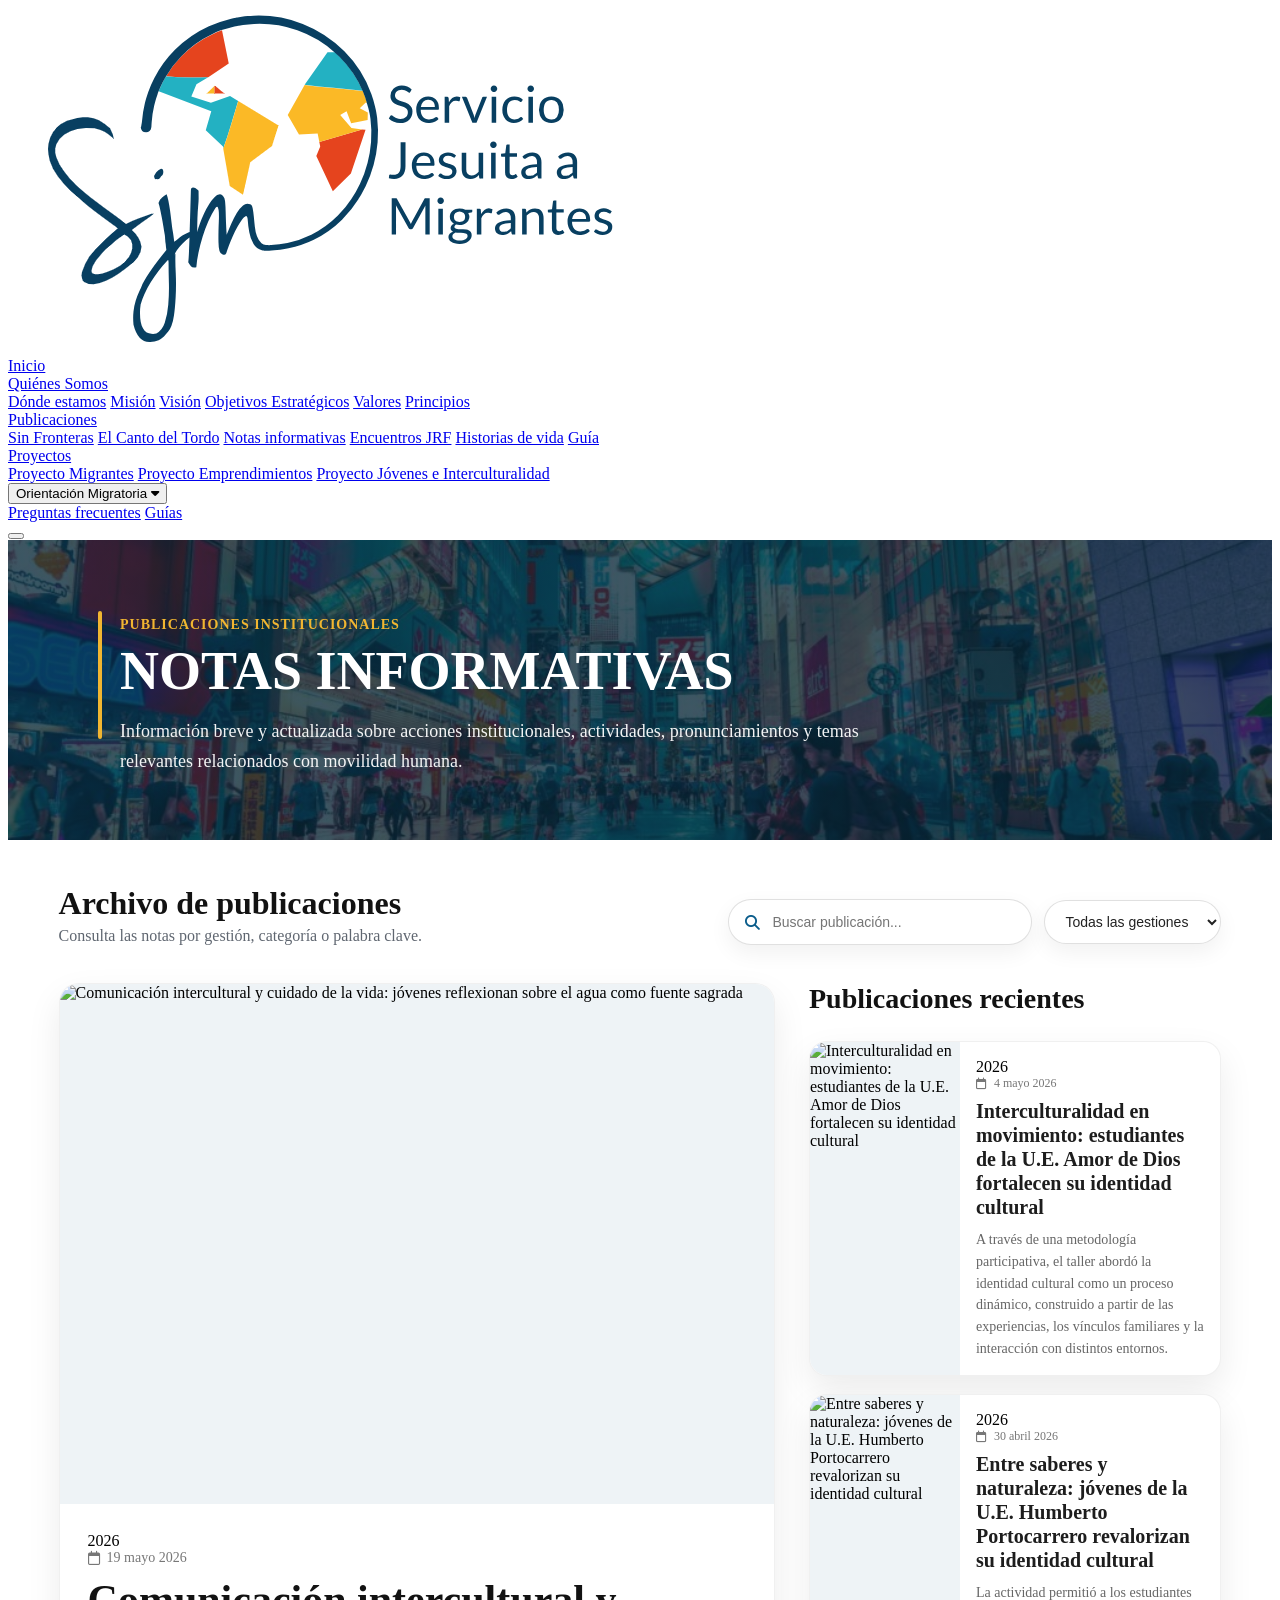
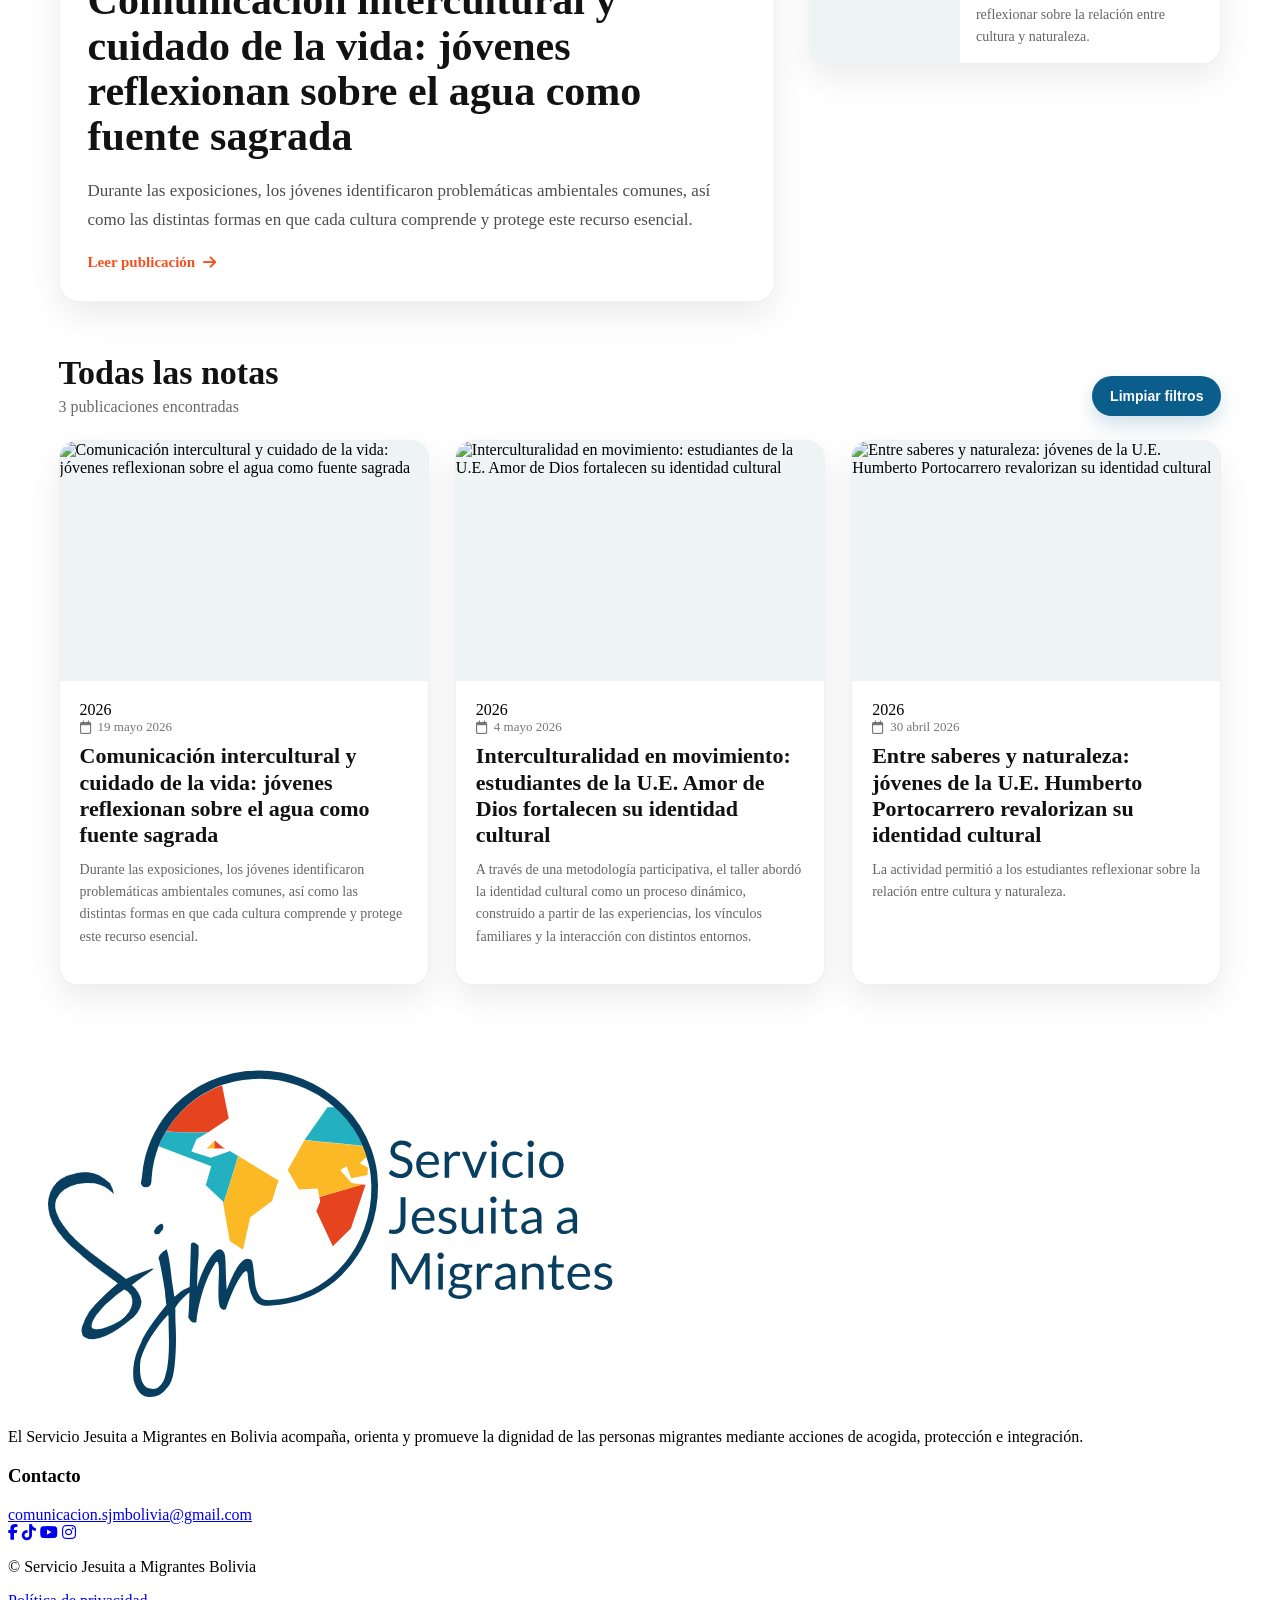
==== articulos.html @ e7a14dba "Primer commit" ====
<!DOCTYPE html>
<html lang="es">
<head>
  <meta charset="UTF-8">
  <meta name="viewport" content="width=device-width, initial-scale=1.0">
  <title>NOTAS INFORMATIVAS - SJM Bolivia</title>

  <link rel="stylesheet" href="publicaciones.css">
  <link rel="stylesheet" href="encuentrosjrf.css">
  <link rel="stylesheet" href="https://cdnjs.cloudflare.com/ajax/libs/font-awesome/6.5.2/css/all.min.css">
</head>

<body>

  <!-- NAVBAR -->
  <header class="navbar">
    <div class="logo">
      <a href="index.html" aria-label="Ir al inicio">
        <img src="sjm.png" alt="SJM Bolivia">
      </a>
    </div>

    <nav class="nav-menu" aria-label="Navegación principal">
      <a href="index.html" class="nav-main-link">Inicio</a>

      <div class="nav-dropdown has-dropdown">
        <a href="quienes-somos.html" class="nav-main-link">Quiénes Somos</a>
        <div class="nav-dropdown-menu">
          <a href="quienes-somos.html#donde">Dónde estamos</a>
          <a href="quienes-somos.html#mision">Misión</a>
          <a href="quienes-somos.html#vision">Visión</a>
          <a href="quienes-somos.html#objetivos">Objetivos Estratégicos</a>
          <a href="quienes-somos.html#valores">Valores</a>
          <a href="quienes-somos.html#principios">Principios</a>
        </div>
      </div>

      <div class="nav-dropdown has-dropdown">
        <a href="publicaciones.html" class="nav-main-link active">Publicaciones</a>
        <div class="nav-dropdown-menu">
          <a href="publicaciones.html#sin-fronteras">Sin Fronteras</a>
          <a href="publicaciones.html#el-canto-del-tordo">El Canto del Tordo</a>
          <a href="publicaciones.html#notas-informativas">Notas informativas</a>
          <a href="publicaciones.html#encuentros-jrf">Encuentros JRF</a>
          <a href="publicaciones.html#historias-de-vida">Historias de vida</a>
          <a href="publicaciones.html#guia">Guía</a>
        </div>
      </div>

      <div class="nav-dropdown has-dropdown">
        <a href="proyectos.html" class="nav-main-link">Proyectos</a>
        <div class="nav-dropdown-menu">
          <a href="proyectos.html#proyecto-migrantes">Proyecto Migrantes</a>
          <a href="proyectos.html#proyecto-emprendimientos">Proyecto Emprendimientos</a>
          <a href="proyectos.html#proyecto-jovenes">Proyecto Jóvenes e Interculturalidad</a>
        </div>
      </div>
    </nav>

    <div class="nav-pills">
      <div class="pill-dropdown has-dropdown">
        <button class="pill-btn pill-blue dropdown-toggle" type="button">
          Orientación Migratoria <i class="fa-solid fa-caret-down"></i>
        </button>

        <div class="pill-dropdown-menu">
          <a href="preguntas-frecuentes.html">Preguntas frecuentes</a>
          <a href="guias.html">Guías</a>
        </div>
      </div>

      <button class="menu-toggle" type="button" aria-label="Abrir menú">
        <span></span>
        <span></span>
        <span></span>
      </button>
    </div>
  </header>

  <!-- HERO -->
  <section class="categoria-hero canto-hero">
    <div class="categoria-hero-content">
      <div class="hero-line"></div>

      <div>
        <p class="categoria-mini">Publicaciones institucionales</p>
        <h1>NOTAS INFORMATIVAS</h1>
        <p class="categoria-desc">
        Información breve y actualizada sobre acciones institucionales, actividades, pronunciamientos y temas relevantes relacionados con movilidad humana.
        </p>
      </div>
    </div>
  </section>

  <!-- FILTROS -->
  <section class="publicaciones-toolbar">
    <div class="toolbar-title">
      <h2>Archivo de publicaciones</h2>
      <p>Consulta las notas por gestión, categoría o palabra clave.</p>
    </div>

    <div class="toolbar-controls">
      <div class="search-box">
        <i class="fa-solid fa-magnifying-glass"></i>
        <input type="text" id="searchInput" placeholder="Buscar publicación...">
      </div>

      <select id="yearFilter">
        <option value="todos">Todas las gestiones</option>
        <option value="2026">2026</option>
        <option value="2025">2025</option>
        <option value="2024">2024</option>
      </select>

      
    </div>
  </section>

  <!-- DESTACADA + SECUNDARIAS -->
  <main class="periodico-layout">
    <section class="nota-principal" id="notaPrincipal"></section>

    <aside class="notas-secundarias">
      <div class="side-header">
        <h2>Publicaciones recientes</h2>
      </div>

      <div id="notasSecundarias"></div>
    </aside>
  </main>

  <!-- ARCHIVO GENERAL -->
  <section class="archivo-notas">
    <div class="archivo-header">
      <div>
        <h2>Todas las notas</h2>
        <p id="resultCounter">Publicaciones disponibles</p>
      </div>

      <button class="reset-filters" id="resetFilters" type="button">
        Limpiar filtros
      </button>
    </div>

    <div class="archivo-grid" id="archivoGrid"></div>

    <div class="empty-state" id="emptyState">
      <i class="fa-regular fa-folder-open"></i>
      <h3>No se encontraron publicaciones</h3>
      <p>Prueba cambiando el año, la categoría o la palabra clave.</p>
    </div>
  </section>

  <!-- FOOTER -->
  <footer class="site-footer compact-footer">
    <div class="footer-stripe">
      <span class="stripe-blue"></span>
      <span class="stripe-orange"></span>
      <span class="stripe-red"></span>
    </div>

    <div class="footer-main footer-main-compact">
      <div class="footer-brand compact-brand">
        <div class="footer-logo-box">
          <img src="sjm.png" alt="SJM Bolivia">
        </div>

        <div class="footer-brand-text">
          <p>
            El Servicio Jesuita a Migrantes en Bolivia acompaña, orienta y promueve
            la dignidad de las personas migrantes mediante acciones de acogida,
            protección e integración.
          </p>
        </div>
      </div>

      <div class="footer-contact compact-contact">
        <h3>Contacto</h3>
        <a href="mailto:comunicacion.sjmbolivia@gmail.com">comunicacion.sjmbolivia@gmail.com</a>

        <div class="footer-social">
          <a href="#"><i class="fa-brands fa-facebook-f"></i></a>
          <a href="#"><i class="fa-brands fa-tiktok"></i></a>
          <a href="#"><i class="fa-brands fa-youtube"></i></a>
          <a href="#"><i class="fa-brands fa-instagram"></i></a>
        </div>
      </div>
    </div>

    <div class="footer-bottom compact-bottom">
      <p>© Servicio Jesuita a Migrantes Bolivia</p>
      <div class="footer-bottom-links">
        <a href="#">Política de privacidad</a>
      </div>
    </div>
  </footer>

  <!-- VISOR PDF -->
  <div class="pdf-viewer-modal" id="pdfViewerModal" aria-hidden="true">
    <div class="pdf-viewer-header">
      <h3 id="pdfViewerTitle">Publicación</h3>

      <div class="pdf-viewer-actions">
        <a id="pdfDownloadBtn" href="#" target="_blank">
          Abrir PDF <i class="fa-solid fa-arrow-up-right-from-square"></i>
        </a>

        <button type="button" id="pdfCloseBtn" aria-label="Cerrar visor PDF">
          <i class="fa-solid fa-xmark"></i>
        </button>
      </div>
    </div>

    <iframe id="pdfFrame" src="" title="Visor PDF"></iframe>
  </div>

  <script src="script.js"></script>
  <script>
const SECCION_ACTUAL = "notas";
</script>
<script src="publicaciones-data.js"></script>
<script src="publicaciones-render.js"></script>

</body>
</html>
---- encuentrosjrf.css ----
/* ═══════════════════════════════════════════════
   HERO DE CATEGORÍA
═══════════════════════════════════════════════ */

.categoria-hero {
    position: relative;
    min-height: 300px;
    background:
        linear-gradient(rgba(8, 39, 55, 0.76), rgba(8, 39, 55, 0.76)),
        url('img/publi3.jpg') center / cover no-repeat;
    display: flex;
    align-items: center;
    padding: 0 90px;
}

.canto-hero {
    background:
        linear-gradient(rgba(8, 39, 55, 0.78), rgba(8, 39, 55, 0.78)),
        url('img/publi3.jpg') center / cover no-repeat;
}

.categoria-hero-content {
    display: flex;
    align-items: flex-start;
    gap: 18px;
    max-width: 980px;
}

.hero-line {
    width: 4px;
    height: 128px;
    background: #f1b631;
    border-radius: 999px;
    flex-shrink: 0;
    margin-top: 8px;
}

.categoria-mini {
    color: #f1b631;
    font-size: 14px;
    font-weight: 800;
    text-transform: uppercase;
    letter-spacing: 1px;
    margin-bottom: 10px;
}

.categoria-hero h1 {
    color: #fff;
    font-size: 54px;
    line-height: 1.05;
    margin: 0 0 16px;
    text-transform: uppercase;
}

.categoria-desc {
    color: rgba(255, 255, 255, 0.94);
    font-size: 18px;
    line-height: 1.7;
    max-width: 780px;
    margin: 0;
}

/* ═══════════════════════════════════════════════
   FILTROS / TOOLBAR
═══════════════════════════════════════════════ */

.publicaciones-toolbar {
    width: min(1400px, 92%);
    margin: 46px auto 0;
    display: flex;
    justify-content: space-between;
    align-items: flex-end;
    gap: 24px;
}

.toolbar-title h2 {
    font-size: 32px;
    line-height: 1.1;
    color: #121212;
    margin: 0 0 6px;
}

.toolbar-title p {
    color: #5f6670;
    font-size: 16px;
    margin: 0;
}

.toolbar-controls {
    display: flex;
    align-items: center;
    justify-content: flex-end;
    gap: 12px;
    flex-wrap: wrap;
}

.search-box {
    height: 44px;
    min-width: 270px;
    background: #fff;
    border: 1px solid rgba(0, 0, 0, .10);
    border-radius: 999px;
    display: flex;
    align-items: center;
    gap: 10px;
    padding: 0 16px;
    box-shadow: 0 8px 22px rgba(0, 0, 0, .06);
}

.search-box i {
    color: #0b5d8b;
    font-size: 15px;
}

.search-box input {
    width: 100%;
    border: none;
    outline: none;
    background: transparent;
    font-size: 14px;
    color: #222;
}

.toolbar-controls select {
    height: 44px;
    border: 1px solid rgba(0, 0, 0, .10);
    background: #fff;
    border-radius: 999px;
    padding: 0 36px 0 16px;
    font-size: 14px;
    color: #222;
    cursor: pointer;
    box-shadow: 0 8px 22px rgba(0, 0, 0, .06);
}

/* ═══════════════════════════════════════════════
   LAYOUT PRINCIPAL
═══════════════════════════════════════════════ */

.periodico-layout {
    width: min(1400px, 92%);
    margin: 38px auto 52px;
    display: grid;
    grid-template-columns: 1.65fr .95fr;
    gap: 34px;
    align-items: start;
}

.nota-principal,
.nota-side,
.archivo-card {
    background: #fff;
    overflow: hidden;
    border: 1px solid rgba(0, 0, 0, 0.06);
    box-shadow: 0 14px 34px rgba(0, 0, 0, 0.08);
    transition: transform .28s ease, box-shadow .28s ease, border-color .28s ease;
    opacity: 1 !important;
    animation: none !important;
}

.nota-principal {
    border-radius: 20px;
}

.nota-principal:hover,
.nota-side:hover,
.archivo-card:hover {
    transform: translateY(-5px);
    box-shadow: 0 22px 48px rgba(0, 0, 0, .13);
    border-color: rgba(11, 93, 139, .18);
}

.nota-principal a,
.nota-side a,
.archivo-card a {
    text-decoration: none;
    color: inherit;
    display: block;
}

.nota-principal-media,
.nota-side-img,
.archivo-img-wrap {
    position: relative;
    overflow: hidden;
    background: #eef3f6;
}

.nota-principal-img,
.nota-principal img {
    width: 100%;
    height: 520px;
    object-fit: cover;
    display: block;
}

.nota-principal img,
.nota-side img,
.archivo-card img {
    transition: transform .45s ease, filter .45s ease;
}

.nota-principal:hover img,
.nota-side:hover img,
.archivo-card:hover img {
    transform: scale(1.045);
    filter: saturate(1.08);
}

.nota-principal-body {
    padding: 28px 28px 30px;
}

.nota-fecha {
    display: flex;
    align-items: center;
    gap: 7px;
    font-size: 14px;
    color: #777;
    margin-bottom: 12px;
}

.nota-principal h2 {
    font-size: 42px;
    line-height: 1.08;
    color: #121212;
    margin: 0 0 16px;
}

.nota-principal p {
    font-size: 17px;
    line-height: 1.75;
    color: #4d4d4d;
    margin: 0 0 18px;
}

.nota-link {
    display: inline-flex;
    align-items: center;
    gap: 8px;
    font-size: 15px;
    font-weight: 800;
    color: #f4511e;
    width: max-content;
}

/* ═══════════════════════════════════════════════
   OCULTAR ETIQUETAS
═══════════════════════════════════════════════ */

.nota-etiqueta,
.nota-badge,
.archivo-category {
    display: none !important;
}

/* ═══════════════════════════════════════════════
   NOTAS SECUNDARIAS
═══════════════════════════════════════════════ */

.notas-secundarias {
    display: flex;
    flex-direction: column;
    gap: 18px;
}

.side-header h2 {
    font-size: 28px;
    color: #121212;
    margin: 0 0 8px;
}

#notasSecundarias {
    display: flex;
    flex-direction: column;
    gap: 18px;
}

.nota-side {
    border-radius: 18px;
}

.nota-side a {
    display: grid;
    grid-template-columns: 150px 1fr;
    min-height: 150px;
}

.nota-side-img {
    width: 100%;
    height: 100%;
}

.nota-side img {
    width: 100%;
    height: 100%;
    min-height: 150px;
    object-fit: cover;
    display: block;
}

.nota-side-content {
    padding: 16px;
}

.nota-side .nota-fecha {
    font-size: 12px;
    margin-bottom: 8px;
}

.nota-side h3 {
    font-size: 20px;
    line-height: 1.2;
    color: #1d1d1d;
    margin: 0 0 10px;
}

.nota-side p {
    font-size: 14px;
    line-height: 1.55;
    color: #666;
    margin: 0;
}

.mini-link {
    display: inline-flex;
    align-items: center;
    gap: 6px;
    margin-top: 10px;
    color: #f4511e;
    font-size: 13px;
    font-weight: 800;
}

/* ═══════════════════════════════════════════════
   ARCHIVO DE NOTAS
═══════════════════════════════════════════════ */

.archivo-notas {
    width: min(1400px, 92%);
    margin: 0 auto 80px;
}

.archivo-header {
    margin-bottom: 24px;
    display: flex;
    align-items: flex-end;
    justify-content: space-between;
    gap: 18px;
}

.archivo-header h2 {
    font-size: 34px;
    color: #121212;
    margin: 0 0 6px;
}

.archivo-header p {
    color: #6a6a6a;
    font-size: 16px;
    margin: 0;
}

.reset-filters {
    border: none;
    background: #0b5d8b;
    color: #fff;
    border-radius: 999px;
    padding: 12px 18px;
    font-size: 14px;
    font-weight: 800;
    cursor: pointer;
    box-shadow: 0 8px 20px rgba(11, 93, 139, .20);
}

.reset-filters:hover {
    background: #084968;
}

.archivo-grid {
    display: grid;
    grid-template-columns: repeat(3, minmax(0, 1fr));
    gap: 26px;
}

.archivo-card {
    border-radius: 18px;
    display: flex;
    flex-direction: column;
    height: 100%;
}

.archivo-card img {
    width: 100%;
    height: 240px;
    object-fit: cover;
    display: block;
}

.archivo-card-body {
    padding: 20px;
    flex: 1;
}

.archivo-card .nota-fecha {
    font-size: 13px;
    margin-bottom: 8px;
}

.archivo-card h3 {
    font-size: 22px;
    line-height: 1.2;
    margin: 0 0 10px;
    color: #111;
}

.archivo-card p {
    font-size: 14px;
    color: #666;
    line-height: 1.6;
    margin: 0 0 14px;
}

.archivo-card .nota-link {
    font-size: 14px;
}

/* ═══════════════════════════════════════════════
   EMPTY STATE
═══════════════════════════════════════════════ */

.empty-state {
    display: none;
    text-align: center;
    padding: 48px 20px;
    background: #fff;
    border-radius: 22px;
    box-shadow: 0 12px 30px rgba(0, 0, 0, .06);
    margin-top: 24px;
}

.empty-state.active {
    display: block;
}

.empty-state i {
    font-size: 38px;
    color: #0b5d8b;
    margin-bottom: 12px;
}

.empty-state h3 {
    font-size: 24px;
    margin: 0 0 8px;
    color: #111;
}

.empty-state p {
    color: #666;
    margin: 0;
}

/* ═══════════════════════════════════════════════
   VISOR PDF
═══════════════════════════════════════════════ */

.pdf-viewer-modal {
    position: fixed;
    inset: 0;
    background: #1f2226;
    z-index: 99999;
    display: flex;
    flex-direction: column;
    opacity: 0;
    visibility: hidden;
    pointer-events: none;
    transform: scale(.985);
    transition: opacity .22s ease, visibility .22s ease, transform .22s ease;
}

.pdf-viewer-modal.active {
    opacity: 1;
    visibility: visible;
    pointer-events: auto;
    transform: scale(1);
}

.pdf-viewer-header {
    width: 100%;
    height: 62px;
    padding: 0 20px;
    background: #0b5d8b;
    border-bottom: 1px solid rgba(255, 255, 255, .12);
    display: flex;
    align-items: center;
    justify-content: space-between;
    gap: 16px;
    flex-shrink: 0;
    box-shadow: 0 4px 14px rgba(0, 0, 0, .28);
}

.pdf-viewer-header h3 {
    color: #fff;
    font-size: 14px;
    font-weight: 700;
    line-height: 1.3;
    margin: 0;
    flex: 1;
    min-width: 0;
    overflow: hidden;
    text-overflow: ellipsis;
    white-space: nowrap;
}

.pdf-viewer-actions {
    display: flex;
    align-items: center;
    gap: 10px;
    flex-shrink: 0;
}

.pdf-viewer-actions a {
    height: 36px;
    padding: 0 16px;
    background: #fff;
    color: #0b5d8b;
    border-radius: 20px;
    font-size: 13px;
    font-weight: 800;
    display: inline-flex;
    align-items: center;
    gap: 6px;
    text-decoration: none;
    white-space: nowrap;
    box-shadow: 0 3px 8px rgba(0, 0, 0, .22);
    transition: background .22s ease, color .22s ease, transform .22s ease;
    letter-spacing: .3px;
}

.pdf-viewer-actions a:hover {
    background: #f1b631;
    color: #082737;
    transform: translateY(-1px);
}

.pdf-viewer-actions button {
    width: 36px !important;
    height: 36px !important;
    min-width: 36px !important;
    max-width: 36px !important;
    padding: 0;
    border: none;
    border-radius: 50% !important;
    background: #f4511e;
    color: #fff;
    font-size: 18px;
    line-height: 1;
    cursor: pointer;
    box-shadow: 0 3px 8px rgba(0, 0, 0, .28);
    transition: background .22s ease, transform .22s ease;
    display: flex;
    align-items: center;
    justify-content: center;
    flex-shrink: 0;
}

.pdf-viewer-actions button:hover {
    background: #d93f12;
    transform: rotate(90deg) scale(1.05);
}

.pdf-viewer-modal iframe {
    width: 100%;
    flex: 1;
    border: none;
    background: #1f2226;
    display: block;
}

body.pdf-open {
    overflow: hidden;
}

/* ═══════════════════════════════════════════════
   RESPONSIVE
═══════════════════════════════════════════════ */

@media (max-width: 1200px) {
    .categoria-hero {
        padding: 0 40px;
        min-height: 260px;
    }

    .categoria-hero h1 {
        font-size: 44px;
    }

    .publicaciones-toolbar {
        flex-direction: column;
        align-items: flex-start;
    }

    .toolbar-controls {
        width: 100%;
        justify-content: flex-start;
    }

    .periodico-layout {
        grid-template-columns: 1fr;
        gap: 28px;
    }

    .nota-principal-img,
    .nota-principal img {
        height: 420px;
    }

    #notasSecundarias {
        display: grid;
        grid-template-columns: repeat(2, minmax(0, 1fr));
    }

    .archivo-grid {
        grid-template-columns: repeat(2, minmax(0, 1fr));
    }
}

@media (max-width: 900px) {
    .categoria-hero {
        min-height: 245px;
        padding: 0 30px;
    }

    .categoria-hero h1 {
        font-size: 40px;
    }

    .categoria-desc {
        font-size: 16px;
        max-width: 640px;
    }

    .periodico-layout,
    .publicaciones-toolbar,
    .archivo-notas {
        width: 100%;
        padding-left: 18px;
        padding-right: 18px;
    }

    .periodico-layout {
        margin-top: 32px;
    }

    .nota-principal-img,
    .nota-principal img {
        height: 350px;
    }

    .nota-principal h2 {
        font-size: 34px;
    }

    #notasSecundarias {
        grid-template-columns: 1fr;
    }

    .nota-side a {
        grid-template-columns: 160px 1fr;
    }
}

@media (max-width: 768px) {
    .categoria-hero {
        min-height: 220px;
        padding: 0 20px;
    }

    .categoria-hero-content {
        gap: 14px;
    }

    .hero-line {
        height: 112px;
    }

    .categoria-mini {
        font-size: 12px;
        margin-bottom: 8px;
    }

    .categoria-hero h1 {
        font-size: 33px;
        line-height: 1.05;
    }

    .categoria-desc {
        font-size: 15px;
        line-height: 1.55;
    }

    .publicaciones-toolbar {
        margin-top: 30px;
    }

    .toolbar-title h2 {
        font-size: 27px;
    }

    .toolbar-controls,
    .search-box,
    .toolbar-controls select {
        width: 100%;
    }

    .periodico-layout {
        margin: 26px auto 34px;
        gap: 22px;
    }

    .nota-principal-img,
    .nota-principal img {
        height: 285px;
    }

    .nota-principal-body {
        padding: 20px;
    }

    .nota-principal h2 {
        font-size: 29px;
        line-height: 1.13;
    }

    .nota-principal p {
        font-size: 15px;
        line-height: 1.65;
    }

    .nota-side a {
        grid-template-columns: 118px 1fr;
        min-height: 128px;
    }

    .nota-side img {
        min-height: 128px;
    }

    .nota-side-content {
        padding: 14px;
    }

    .nota-side h3 {
        font-size: 17px;
    }

    .nota-side p {
        display: none;
    }

    .archivo-header {
        flex-direction: column;
        align-items: flex-start;
    }

    .archivo-grid {
        grid-template-columns: 1fr;
        gap: 18px;
    }

    .archivo-card img {
        height: 210px;
    }

    .archivo-card h3 {
        font-size: 20px;
    }

    .pdf-viewer-header {
        height: 56px;
        padding: 0 14px;
        gap: 10px;
    }

    .pdf-viewer-header h3 {
        font-size: 13px;
    }

    .pdf-viewer-actions a {
        width: 36px;
        height: 36px;
        min-width: 36px;
        padding: 0;
        border-radius: 50%;
        gap: 0;
        font-size: 0;
    }

    .pdf-viewer-actions a i {
        font-size: 15px;
        line-height: 1;
    }

    .pdf-viewer-modal iframe {
        height: calc(100dvh - 56px);
    }
}

@media (max-width: 520px) {
    .categoria-hero {
        min-height: 205px;
        padding: 0 16px;
    }

    .hero-line {
        height: 104px;
    }

    .categoria-hero h1 {
        font-size: 28px;
    }

    .categoria-desc {
        font-size: 14px;
    }

    .periodico-layout,
    .publicaciones-toolbar,
    .archivo-notas {
        padding-left: 12px;
        padding-right: 12px;
    }

    .nota-principal-img,
    .nota-principal img {
        height: 230px;
    }

    .nota-principal-body {
        padding: 17px;
    }

    .nota-principal h2 {
        font-size: 25px;
    }

    .nota-side a {
        grid-template-columns: 96px 1fr;
        min-height: 112px;
    }

    .nota-side img {
        min-height: 112px;
    }

    .nota-side-content {
        padding: 12px;
    }

    .nota-side h3 {
        font-size: 15.5px;
    }

    .nota-fecha {
        font-size: 12px;
    }

    .archivo-header h2 {
        font-size: 27px;
    }

    .archivo-card img {
        height: 185px;
    }

    .pdf-viewer-header {
        height: 54px;
        padding: 0 12px;
        gap: 8px;
    }

    .pdf-viewer-header h3 {
        font-size: 12.5px;
    }

    .pdf-viewer-actions a,
    .pdf-viewer-actions button {
        width: 34px !important;
        height: 34px !important;
        min-width: 34px !important;
        max-width: 34px !important;
    }

    .pdf-viewer-actions a i {
        font-size: 14px;
    }

    .pdf-viewer-actions button {
        font-size: 16px;
    }

    .pdf-viewer-modal iframe {
        height: calc(100dvh - 54px);
    }
}

@media (max-width: 390px) {
    .pdf-viewer-header {
        height: 52px;
        padding: 0 10px;
        gap: 6px;
    }

    .pdf-viewer-header h3 {
        font-size: 11.5px;
    }

    .pdf-viewer-actions {
        gap: 6px;
    }

    .pdf-viewer-actions a,
    .pdf-viewer-actions button {
        width: 32px !important;
        height: 32px !important;
        min-width: 32px !important;
        max-width: 32px !important;
    }

    .pdf-viewer-actions a i {
        font-size: 13px;
    }

    .pdf-viewer-actions button {
        font-size: 15px;
    }

    .pdf-viewer-modal iframe {
        height: calc(100dvh - 52px);
    }
}

/* FIX FORZADO CANTO.HTML */

.publicaciones-toolbar {
  width: min(1400px, 92%) !important;
  margin: 46px auto 0 !important;
  display: flex !important;
  justify-content: space-between !important;
  align-items: flex-end !important;
  gap: 24px !important;
}

.toolbar-title h2 {
  font-size: 32px !important;
  margin: 0 0 6px !important;
}

.toolbar-title p {
  color: #5f6670 !important;
  margin: 0 !important;
}

.toolbar-controls {
  display: flex !important;
  align-items: center !important;
  gap: 12px !important;
  flex-wrap: wrap !important;
}

.search-box {
  height: 44px !important;
  min-width: 270px !important;
  background: #fff !important;
  border-radius: 999px !important;
  border: 1px solid rgba(0,0,0,.12) !important;
  display: flex !important;
  align-items: center !important;
  gap: 10px !important;
  padding: 0 16px !important;
  box-shadow: 0 8px 22px rgba(0,0,0,.06) !important;
}

.search-box input {
  border: none !important;
  outline: none !important;
  background: transparent !important;
  width: 100% !important;
  font-size: 14px !important;
}

.toolbar-controls select {
  height: 44px !important;
  border-radius: 999px !important;
  border: 1px solid rgba(0,0,0,.12) !important;
  padding: 0 16px !important;
  background: #fff !important;
  box-shadow: 0 8px 22px rgba(0,0,0,.06) !important;
}

.periodico-layout {
  width: min(1400px, 92%) !important;
  margin: 38px auto 52px !important;
  display: grid !important;
  grid-template-columns: 1.65fr .95fr !important;
  gap: 34px !important;
  align-items: start !important;
}

.archivo-notas {
  width: min(1400px, 92%) !important;
  margin: 0 auto 80px !important;
}

.archivo-header {
  display: flex !important;
  justify-content: space-between !important;
  align-items: flex-end !important;
  margin-bottom: 24px !important;
}

.archivo-grid {
  display: grid !important;
  grid-template-columns: repeat(3, 1fr) !important;
  gap: 26px !important;
}

.empty-state {
  display: none !important;
}

.empty-state.active {
  display: block !important;
}

@media (max-width: 900px) {
  .publicaciones-toolbar,
  .periodico-layout,
  .archivo-notas {
    width: 100% !important;
    padding-left: 18px !important;
    padding-right: 18px !important;
  }

  .publicaciones-toolbar {
    flex-direction: column !important;
    align-items: flex-start !important;
  }

  .periodico-layout {
    grid-template-columns: 1fr !important;
  }

  .archivo-grid {
    grid-template-columns: 1fr !important;
  }
}
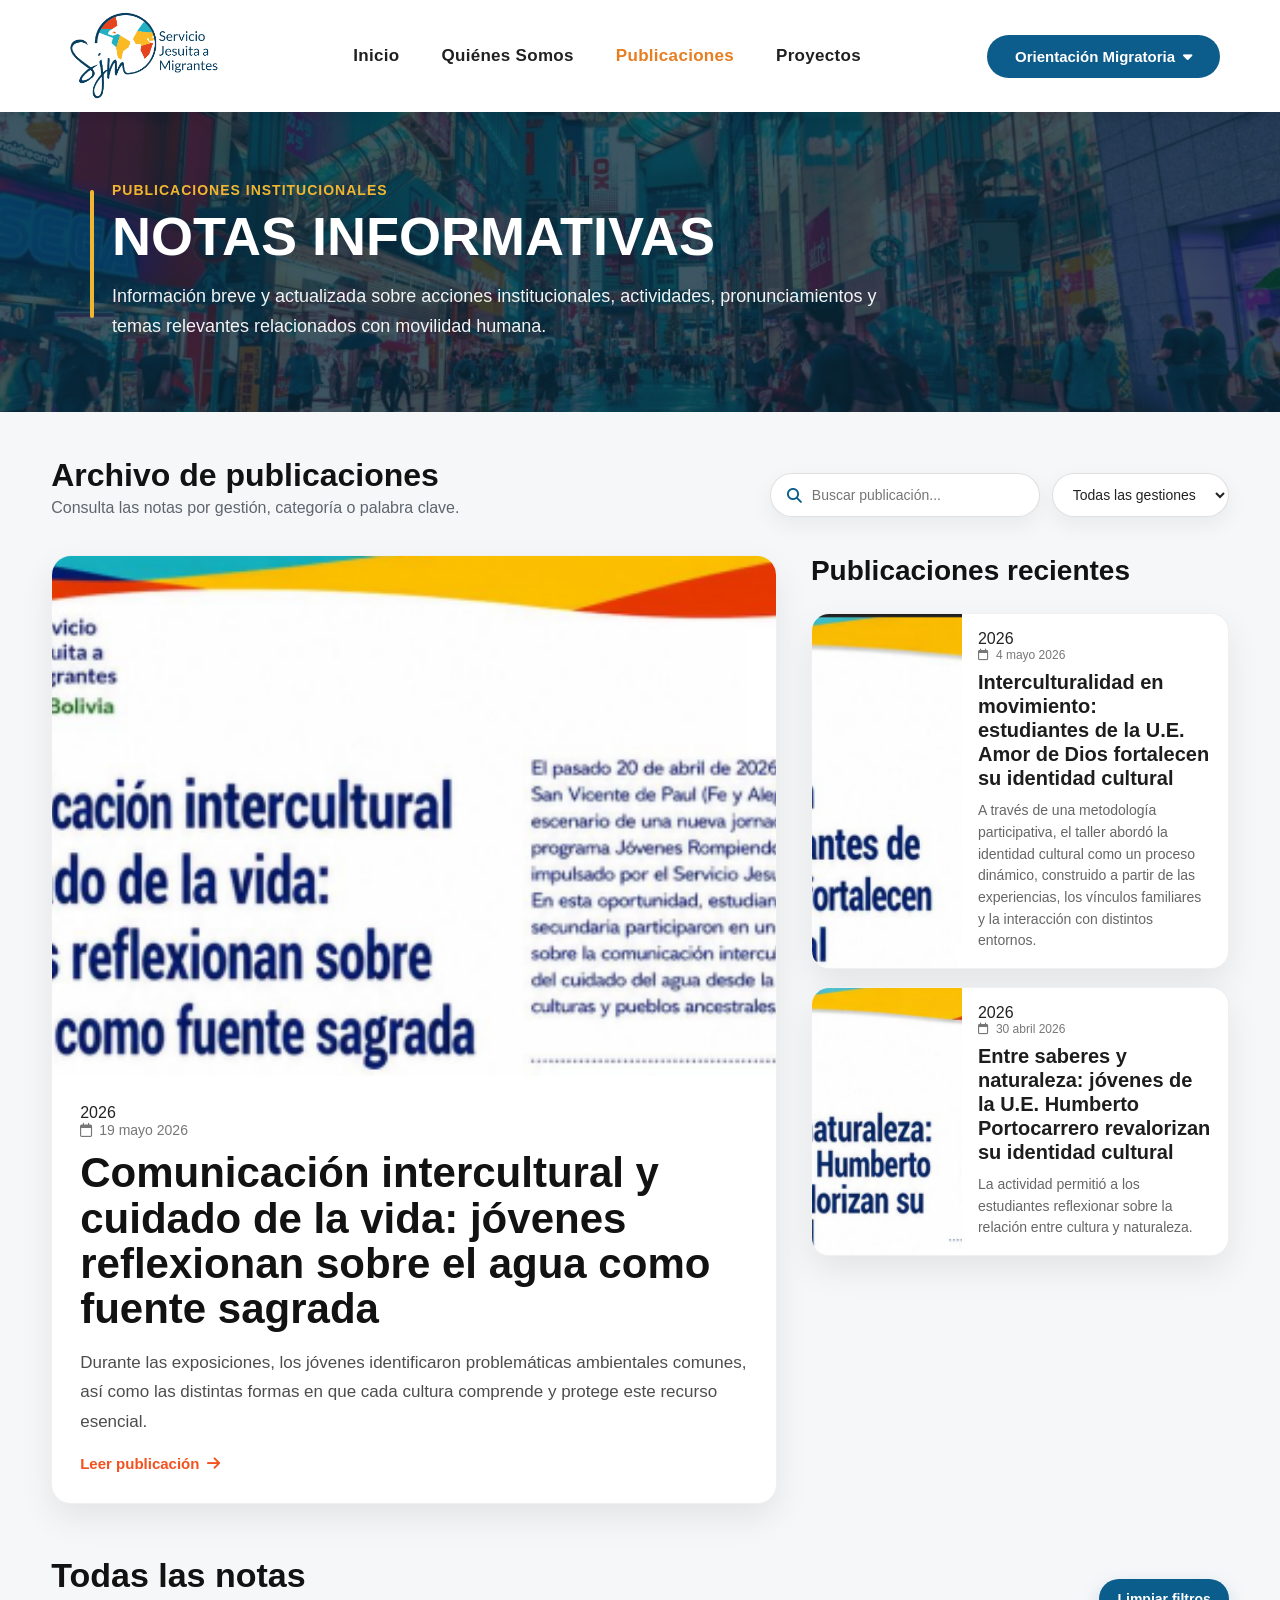
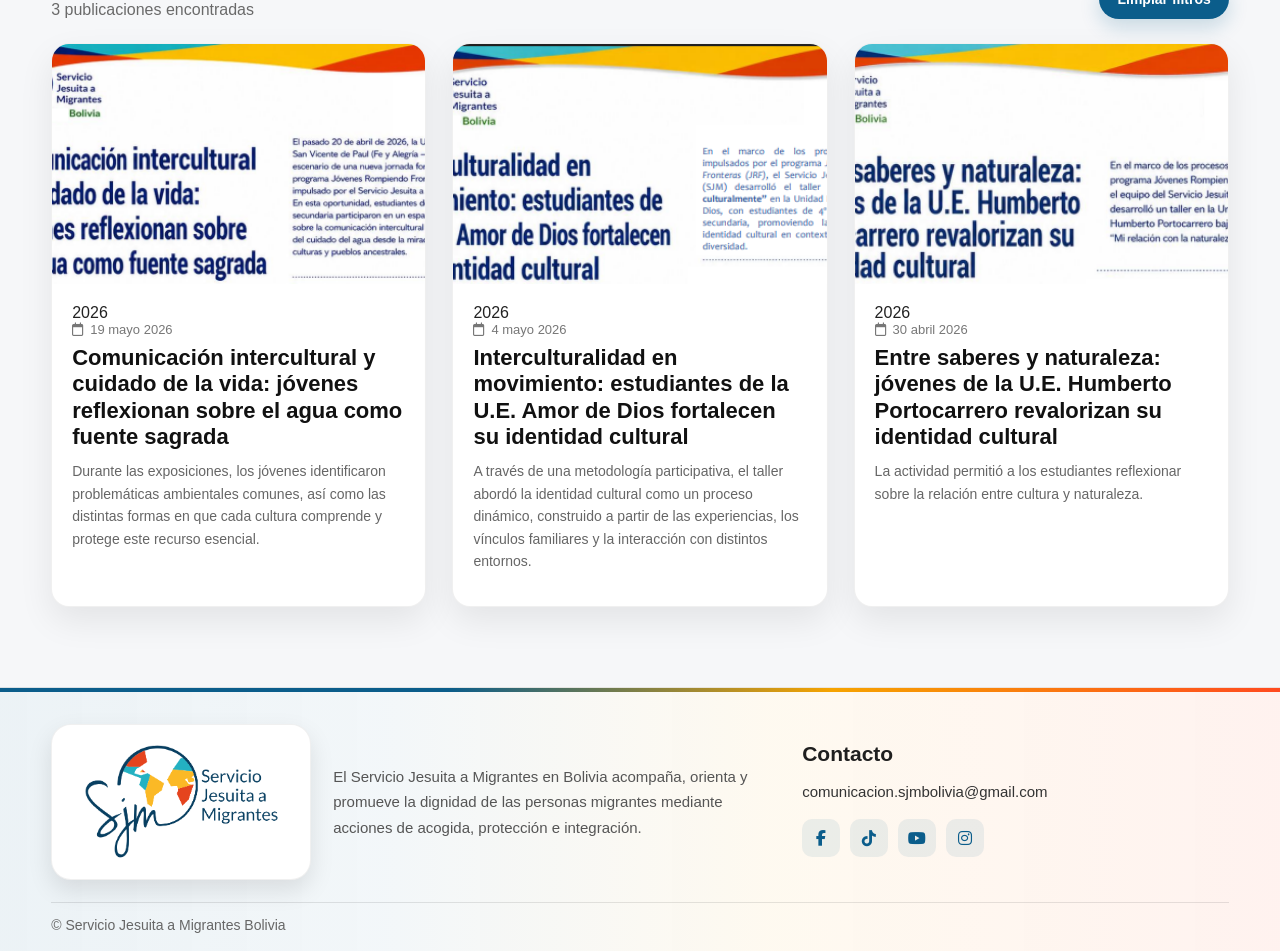
==== commit 8410d21a: "Agregar nuevas notas y actualizaciones" ====
--- a/articulos.html
+++ b/articulos.html
@@ -179,18 +179,43 @@
         <a href="mailto:comunicacion.sjmbolivia@gmail.com">comunicacion.sjmbolivia@gmail.com</a>
 
         <div class="footer-social">
-          <a href="#"><i class="fa-brands fa-facebook-f"></i></a>
-          <a href="#"><i class="fa-brands fa-tiktok"></i></a>
-          <a href="#"><i class="fa-brands fa-youtube"></i></a>
-          <a href="#"><i class="fa-brands fa-instagram"></i></a>
-        </div>
+
+    <a href="https://www.facebook.com/sjmbolivia.bolivia?locale=es_LA"
+       target="_blank"
+       rel="noopener noreferrer"
+       aria-label="Facebook">
+        <i class="fa-brands fa-facebook-f"></i>
+    </a>
+
+    <a href="https://www.tiktok.com/@serviciojesuitamigrantes"
+       target="_blank"
+       rel="noopener noreferrer"
+       aria-label="TikTok">
+        <i class="fa-brands fa-tiktok"></i>
+    </a>
+
+    <a href="https://www.youtube.com/@serviciojesuitaamigrantesb4786"
+       target="_blank"
+       rel="noopener noreferrer"
+       aria-label="YouTube">
+        <i class="fa-brands fa-youtube"></i>
+    </a>
+
+    <a href="https://www.instagram.com/sjm_bolivia"
+       target="_blank"
+       rel="noopener noreferrer"
+       aria-label="Instagram">
+        <i class="fa-brands fa-instagram"></i>
+    </a>
+
+</div>
       </div>
     </div>
 
     <div class="footer-bottom compact-bottom">
       <p>© Servicio Jesuita a Migrantes Bolivia</p>
       <div class="footer-bottom-links">
-        <a href="#">Política de privacidad</a>
+        <!--<a href="#">Política de privacidad</a>-->
       </div>
     </div>
   </footer>
--- a/publicaciones.css
+++ b/publicaciones.css
@@ -0,0 +1,1338 @@
+*{
+    margin:0;
+    padding:0;
+    box-sizing:border-box;
+    font-family:Arial, Helvetica, sans-serif;
+}
+
+:root{
+    --nav-height:112px;
+}
+
+html, body{
+    width:100%;
+    overflow-x:hidden;
+}
+
+body{
+    background:#f6f7f9;
+    color:#222;
+    padding-top:var(--nav-height);
+}
+
+/* NAVBAR */
+
+.navbar{
+    display:flex;
+    justify-content:space-between;
+    align-items:center;
+    height:var(--nav-height);
+    padding:0 60px;
+    background:#ffffff;
+    box-shadow:0 2px 10px rgba(0,0,0,0.08);
+    position:fixed;
+    top:0;
+    left:0;
+    width:100%;
+    z-index:1000;
+    gap:30px;
+}
+
+.logo{
+    display:flex;
+    align-items:center;
+    flex-shrink:0;
+}
+
+.logo img{
+    height:90px;
+    width:auto;
+    display:block;
+}
+
+/* MENU CENTRO */
+
+.nav-menu{
+    display:flex;
+    align-items:center;
+    justify-content:center;
+    gap:42px;
+    flex:1;
+    position:relative;
+}
+
+.nav-main-link{
+    text-decoration:none;
+    color:#202020;
+    font-size:17px;
+    font-weight:600;
+    letter-spacing:0.3px;
+    transition:color 0.25s ease;
+    white-space:nowrap;
+    display:inline-flex;
+    align-items:center;
+    height:var(--nav-height);
+    position:relative;
+}
+
+.nav-main-link:hover{
+    color:#e67e22;
+}
+
+.nav-main-link.active{
+    color:#e67e22;
+}
+
+.nav-dropdown{
+    position:relative;
+    display:flex;
+    align-items:center;
+    height:var(--nav-height);
+}
+
+.nav-dropdown-menu{
+    position:absolute;
+    top:calc(100% - 14px);
+    left:50%;
+    transform:translateX(-50%) translateY(14px);
+    width:220px;
+    min-width:220px;
+    max-width:220px;
+    background:#ffffff;
+    border-radius:14px;
+    padding:6px;
+    box-shadow:0 14px 30px rgba(0,0,0,0.12);
+    border:1px solid rgba(0,0,0,0.05);
+    opacity:0;
+    visibility:hidden;
+    pointer-events:none;
+    transition:
+        opacity 0.24s ease,
+        transform 0.24s ease,
+        visibility 0.24s ease;
+    z-index:1300;
+    overflow:hidden;
+}
+
+.nav-dropdown::after{
+    content:"";
+    position:absolute;
+    left:0;
+    right:0;
+    top:100%;
+    height:18px;
+}
+
+.nav-dropdown:hover .nav-dropdown-menu,
+.nav-dropdown:focus-within .nav-dropdown-menu{
+    opacity:1;
+    visibility:visible;
+    pointer-events:auto;
+    transform:translateX(-50%) translateY(0);
+}
+
+.nav-dropdown-menu a{
+    display:block;
+    text-decoration:none;
+    color:#222;
+    font-size:14px;
+    font-weight:500;
+    line-height:1.35;
+    padding:10px 16px;
+    white-space:normal;
+    background:#ffffff;
+    border-radius:10px;
+    margin:2px 0;
+    transition:
+        background 0.2s ease,
+        color 0.2s ease,
+        padding-left 0.2s ease;
+}
+
+.nav-dropdown-menu a:hover{
+    color:#ffffff;
+    background:#f4511e;
+    padding-left:20px;
+}
+
+/* PILLS DERECHA */
+
+.nav-pills{
+    display:flex;
+    align-items:center;
+    gap:14px;
+    flex-shrink:0;
+}
+
+.pill-dropdown{
+    position:relative;
+}
+
+.pill-btn{
+    border:none;
+    text-decoration:none;
+    display:inline-flex;
+    align-items:center;
+    justify-content:center;
+    gap:8px;
+    padding:13px 28px;
+    border-radius:30px;
+    font-size:15px;
+    font-weight:700;
+    cursor:pointer;
+    transition:0.25s ease;
+    white-space:nowrap;
+}
+
+.pill-blue{
+    background:#0d5d8c;
+    color:#fff;
+}
+
+.pill-blue:hover{
+    background:#094c72;
+}
+
+.pill-orange{
+    background:#f4511e;
+    color:#fff;
+}
+
+.pill-orange:hover{
+    background:#d84315;
+}
+
+.pill-dropdown-menu{
+    position:absolute;
+    top:calc(100% + 10px);
+    left:0;
+    width:210px;
+    min-width:210px;
+    max-width:210px;
+    background:#ffffff;
+    border-radius:14px;
+    overflow:hidden;
+    box-shadow:0 14px 28px rgba(0,0,0,0.14);
+    opacity:0;
+    visibility:hidden;
+    transform:translateY(10px);
+    transition:0.25s ease;
+    z-index:1200;
+    border:1px solid rgba(0,0,0,0.06);
+    padding:6px;
+}
+
+.pill-dropdown::after{
+    content:"";
+    position:absolute;
+    left:0;
+    right:0;
+    top:100%;
+    height:16px;
+}
+
+.pill-dropdown.active .pill-dropdown-menu,
+.pill-dropdown:hover .pill-dropdown-menu,
+.pill-dropdown:focus-within .pill-dropdown-menu{
+    opacity:1;
+    visibility:visible;
+    transform:translateY(0);
+}
+
+.pill-dropdown-menu a{
+    display:block;
+    color:#1f1f1f;
+    text-decoration:none;
+    padding:10px 16px;
+    font-size:14px;
+    font-weight:600;
+    border-bottom:none;
+    background:#fff;
+    border-radius:10px;
+    margin:2px 0;
+    transition:
+        background 0.25s ease,
+        color 0.25s ease,
+        padding-left 0.25s ease;
+}
+
+.pill-dropdown-menu a:last-child{
+    border-bottom:none;
+}
+
+.pill-dropdown-menu a:hover{
+    background:#0d5d8c;
+    color:#ffffff;
+    padding-left:20px;
+}
+
+/* LOGIN */
+
+.login-btn{
+    background:#e84545;
+    color:#fff;
+    border:none;
+    padding:12px 28px;
+    border-radius:30px;
+    cursor:pointer;
+    font-weight:700;
+    font-size:15px;
+    transition:0.3s;
+    white-space:nowrap;
+}
+
+.login-btn:hover{
+    background:#c93030;
+}
+
+/* HAMBURGUESA */
+
+.menu-toggle{
+    display:none;
+    width:42px;
+    height:42px;
+    background:transparent;
+    border:none;
+    cursor:pointer;
+    flex-direction:column;
+    justify-content:center;
+    align-items:center;
+    gap:5px;
+}
+
+.menu-toggle span{
+    display:block;
+    width:24px;
+    height:2px;
+    background:#333;
+    border-radius:2px;
+}
+
+/* MENU MOVIL */
+
+.mobile-menu-overlay{
+    position:fixed;
+    inset:0;
+    background:rgba(0,0,0,0.35);
+    opacity:0;
+    visibility:hidden;
+    transition:0.3s ease;
+    z-index:1098;
+}
+
+.mobile-menu-overlay.active{
+    opacity:1;
+    visibility:visible;
+}
+
+.mobile-menu{
+    position:fixed;
+    top:0;
+    right:-320px;
+    width:300px;
+    max-width:85%;
+    height:100vh;
+    background:#4a4a4a;
+    color:#fff;
+    z-index:1099;
+    transition:right 0.35s ease;
+    padding:26px 24px 40px;
+    overflow-y:auto;
+}
+
+.mobile-menu.active{
+    right:0;
+}
+
+.mobile-menu-close{
+    background:none;
+    border:none;
+    color:#fff;
+    font-size:38px;
+    line-height:1;
+    cursor:pointer;
+    display:block;
+    margin-left:auto;
+    margin-bottom:25px;
+}
+
+.mobile-nav-links{
+    display:flex;
+    flex-direction:column;
+    gap:18px;
+}
+
+.mobile-nav-links > a,
+.mobile-nav-group > a{
+    text-decoration:none;
+    color:#fff;
+    font-size:20px;
+    font-weight:500;
+    line-height:1.3;
+    transition:0.25s ease;
+    display:block;
+}
+
+.mobile-nav-links > a:hover,
+.mobile-nav-group > a:hover{
+    color:#f1b631;
+}
+
+.mobile-nav-group{
+    display:flex;
+    flex-direction:column;
+    gap:8px;
+}
+
+.mobile-submenu{
+    display:flex;
+    flex-direction:column;
+    gap:8px;
+    padding-left:14px;
+    border-left:2px solid rgba(241,182,49,0.5);
+}
+
+.mobile-submenu a{
+    text-decoration:none;
+    color:rgba(255,255,255,0.82);
+    font-size:15px;
+    line-height:1.35;
+    transition:0.25s ease;
+}
+
+.mobile-submenu a:hover{
+    color:#f1b631;
+}
+
+/* HERO */
+
+.publicaciones-hero{
+    position:relative;
+    min-height:360px;
+    background:
+        linear-gradient(rgba(8,39,55,0.72), rgba(8,39,55,0.72)),
+        url('publicacion.png') center/cover no-repeat;
+    display:flex;
+    align-items:center;
+    padding:0 90px;
+}
+
+.hero-content{
+    position:relative;
+    z-index:2;
+    display:flex;
+    align-items:flex-start;
+    gap:18px;
+    max-width:900px;
+}
+
+.hero-line{
+    width:4px;
+    height:120px;
+    background:#f1b631;
+    border-radius:3px;
+    margin-top:6px;
+    flex-shrink:0;
+}
+
+.hero-content h1{
+    color:#fff;
+    font-size:64px;
+    line-height:1;
+    margin-bottom:18px;
+    text-transform:uppercase;
+}
+
+.hero-content p{
+    color:rgba(255,255,255,0.92);
+    font-size:22px;
+    line-height:1.6;
+    text-align:justify;
+    text-justify:inter-word;
+}
+
+/* GRID */
+
+.publicaciones-grid{
+    width:min(1400px, 92%);
+    margin:60px auto 80px;
+    display:grid;
+    grid-template-columns:repeat(3, minmax(0, 1fr));
+    gap:30px;
+}
+
+/* TARJETAS */
+
+.pub-card{
+    position:relative;
+    min-height:520px;
+    border-radius:18px;
+    overflow:hidden;
+    text-decoration:none;
+    box-shadow:0 14px 35px rgba(0,0,0,0.12);
+    display:block;
+    isolation:isolate;
+    background:#0c2d3d;
+}
+
+.pub-card img{
+    width:100%;
+    height:100%;
+    object-fit:cover;
+    position:absolute;
+    inset:0;
+    transition:transform 0.5s ease, opacity 0.4s ease;
+}
+
+.pub-overlay{
+    position:absolute;
+    inset:0;
+    background:linear-gradient(
+        180deg,
+        rgba(0,0,0,0.15) 0%,
+        rgba(0,0,0,0.28) 45%,
+        rgba(0,0,0,0.72) 100%
+    );
+    z-index:1;
+    transition:background 0.4s ease;
+}
+
+.pub-default,
+.pub-hover{
+    position:absolute;
+    left:30px;
+    right:30px;
+    z-index:2;
+    color:#fff;
+}
+
+.pub-default{
+    bottom:28px;
+    transition:all 0.35s ease;
+}
+
+.pub-default h2{
+    font-size:32px;
+    margin-bottom:10px;
+    text-transform:uppercase;
+    line-height:1.08;
+    max-width:100%;
+}
+
+.pub-default span{
+    font-size:15px;
+    letter-spacing:0.5px;
+    opacity:0.9;
+}
+
+.pub-hover{
+    top:50%;
+    transform:translateY(20px);
+    opacity:0;
+    transition:all 0.35s ease;
+}
+
+.pub-hover h3{
+    font-size:26px;
+    margin-bottom:14px;
+    line-height:1.1;
+}
+
+.pub-hover p{
+    font-size:17px;
+    line-height:1.65;
+    max-width:100%;
+    text-align:justify;
+    text-justify:inter-word;
+}
+
+/* TARJETA LARGA */
+
+.pub-card-long .pub-default h2{
+    font-size:27px;
+    line-height:1.12;
+    max-width:92%;
+}
+
+/* HOVER SOLO EN DISPOSITIVOS CON HOVER REAL */
+
+@media (hover: hover) and (pointer: fine){
+    .pub-card:hover img{
+        transform:scale(1.06);
+        opacity:0.42;
+    }
+
+    .pub-card:hover .pub-overlay{
+        background:rgba(7, 33, 48, 0.82);
+    }
+
+    .pub-card:hover .pub-default{
+        opacity:0;
+        transform:translateY(18px);
+    }
+
+    .pub-card:hover .pub-hover{
+        opacity:1;
+        transform:translateY(-50%);
+    }
+}
+
+/* FOOTER COMPACTO BLANCO */
+
+.site-footer{
+    width:100%;
+    margin-top:0;
+    background:
+        linear-gradient(
+            90deg,
+            rgba(11,93,139,0.08) 0%,
+            rgba(11,93,139,0.05) 30%,
+            rgba(246,163,0,0.06) 60%,
+            rgba(255,74,31,0.07) 100%
+        ),
+        #ffffff;
+    color:#1f1f1f;
+    position:relative;
+    overflow:hidden;
+    border-top:1px solid rgba(0,0,0,0.08);
+}
+
+.footer-stripe{
+    height:4px;
+    background:linear-gradient(
+        90deg,
+        #0b5d8b 0%,
+        #0b5d8b 35%,
+        #f6a300 65%,
+        #ff4a1f 100%
+    );
+}
+
+.stripe-blue{
+    background:#0b5d8b;
+}
+
+.stripe-orange{
+    background:#f6a300;
+}
+
+.stripe-red{
+    background:#ff4a1f;
+}
+
+.footer-main{
+    width:min(1200px, 92%);
+    margin:0 auto;
+    padding:32px 0 22px;
+    display:grid;
+    grid-template-columns:1.25fr 0.75fr;
+    gap:40px;
+    align-items:center;
+}
+
+.footer-main-compact{
+    grid-template-columns:1.25fr 0.75fr;
+}
+
+.footer-brand{
+    position:relative;
+}
+
+.compact-brand{
+    display:flex;
+    align-items:center;
+    gap:22px;
+}
+
+.footer-logo-box{
+    width:260px;
+    background:#ffffff;
+    border-radius:20px;
+    padding:18px 20px;
+    box-shadow:0 10px 24px rgba(0,0,0,0.10);
+    margin-bottom:0;
+    flex-shrink:0;
+    border:1px solid rgba(0,0,0,0.06);
+}
+
+.footer-logo-box img{
+    width:100%;
+    display:block;
+}
+
+.footer-brand-text{
+    max-width:560px;
+}
+
+.footer-brand p{
+    font-size:15px;
+    line-height:1.7;
+    color:#555;
+    max-width:none;
+}
+
+.footer-contact h3{
+    font-size:21px;
+    line-height:1.1;
+    font-weight:800;
+    margin-bottom:14px;
+    color:#1f1f1f;
+}
+
+.footer-contact a{
+    display:block;
+    color:#333;
+    text-decoration:none;
+    font-size:15px;
+    line-height:1.7;
+    margin-bottom:5px;
+    transition:all 0.25s ease;
+}
+
+.footer-contact a:hover{
+    color:#ff6a00;
+}
+
+.footer-social{
+    display:flex;
+    flex-wrap:wrap;
+    gap:10px;
+    margin-top:14px;
+}
+
+.footer-social a{
+    width:38px;
+    height:38px;
+    display:flex;
+    align-items:center;
+    justify-content:center;
+    border-radius:10px;
+    background:rgba(11,93,139,0.08);
+    color:#0b5d8b;
+    font-size:16px;
+    transition:all 0.25s ease;
+}
+
+.footer-social a:hover{
+    background:#ff6a00;
+    color:#fff;
+    transform:translateY(-2px);
+}
+
+.footer-bottom{
+    width:min(1200px, 92%);
+    margin:0 auto;
+    padding:14px 0 18px;
+    border-top:1px solid rgba(0,0,0,0.10);
+    display:flex;
+    justify-content:space-between;
+    align-items:center;
+    gap:20px;
+}
+
+.footer-bottom p{
+    font-size:14px;
+    color:#666;
+}
+
+.footer-bottom-links{
+    display:flex;
+    align-items:center;
+    gap:18px;
+    flex-wrap:wrap;
+}
+
+.footer-bottom-links a{
+    color:#444;
+    text-decoration:none;
+    font-size:14px;
+    transition:color 0.25s ease;
+}
+
+.footer-bottom-links a:hover{
+    color:#ff6a00;
+}
+
+.site-footer::before,
+.site-footer::after{
+    display:none;
+}
+
+/* TABLET GRANDE */
+
+@media (max-width: 1200px){
+    :root{
+        --nav-height:92px;
+    }
+
+    .navbar{
+        padding:0 30px;
+        gap:18px;
+    }
+
+    .logo img{
+        height:70px;
+    }
+
+    .nav-menu{
+        gap:24px;
+    }
+
+    .nav-main-link{
+        font-size:15px;
+    }
+
+    .nav-dropdown-menu{
+        width:220px;
+        min-width:220px;
+        max-width:220px;
+    }
+
+    .pill-btn,
+    .login-btn{
+        padding:11px 20px;
+        font-size:14px;
+    }
+
+    .publicaciones-hero{
+        min-height:300px;
+        padding:0 36px;
+    }
+
+    .hero-content h1{
+        font-size:48px;
+    }
+
+    .hero-content p{
+        font-size:18px;
+        line-height:1.55;
+    }
+
+    .hero-line{
+        height:95px;
+    }
+
+    .publicaciones-grid{
+        width:92%;
+        grid-template-columns:repeat(3, minmax(0, 1fr));
+        gap:24px;
+        margin:45px auto 60px;
+    }
+
+    .pub-card{
+        min-height:420px;
+    }
+
+    .pub-default h2{
+        font-size:30px;
+    }
+
+    .pub-card-long .pub-default h2{
+        font-size:24px;
+        line-height:1.12;
+    }
+
+    .pub-hover h3{
+        font-size:24px;
+    }
+
+    .pub-hover p{
+        font-size:16px;
+    }
+
+    .footer-main{
+        grid-template-columns:1fr;
+        gap:26px;
+        align-items:start;
+    }
+
+    .compact-brand{
+        align-items:flex-start;
+    }
+
+    .footer-brand-text{
+        max-width:100%;
+    }
+}
+
+@media (max-width: 980px){
+    .publicaciones-grid{
+        width:92%;
+        grid-template-columns:repeat(2, minmax(0, 1fr));
+        gap:22px;
+    }
+}
+
+@media (max-width: 900px){
+    .footer-main-compact{
+        grid-template-columns:1fr;
+    }
+}
+
+/* TABLET */
+
+@media (max-width: 900px){
+    .navbar{
+        padding:0 20px;
+        gap:12px;
+    }
+
+    .nav-menu{
+        gap:16px;
+    }
+
+    .nav-main-link{
+        font-size:14px;
+    }
+
+    .pill-btn,
+    .login-btn{
+        padding:10px 16px;
+        font-size:13px;
+    }
+
+    .nav-pills{
+        gap:8px;
+    }
+}
+
+/* MOVIL */
+
+@media (max-width: 768px){
+    :root{
+        --nav-height:76px;
+    }
+
+    .navbar{
+        padding:0 16px;
+        gap:12px;
+        box-shadow:none;
+    }
+
+    .logo img{
+        height:48px;
+    }
+
+    .nav-menu{
+        display:none;
+    }
+
+    .nav-pills{
+        margin-left:auto;
+        gap:0;
+    }
+
+    .pill-dropdown,
+    .pill-orange,
+    .login-btn{
+        display:none;
+    }
+
+    .menu-toggle{
+        display:flex;
+        margin-left:auto;
+    }
+
+    .mobile-nav-links > a,
+    .mobile-nav-group > a{
+        font-size:18px;
+    }
+
+    .mobile-submenu a{
+        font-size:14px;
+    }
+
+    .publicaciones-hero{
+        min-height:210px;
+        padding:0 20px;
+    }
+
+    .hero-content{
+        gap:12px;
+        max-width:100%;
+    }
+
+    .hero-line{
+        height:68px;
+        margin-top:4px;
+    }
+
+    .hero-content h1{
+        font-size:30px;
+        line-height:1.04;
+        margin-bottom:10px;
+    }
+
+    .hero-content p{
+        font-size:14px;
+        line-height:1.45;
+        text-align:left;
+    }
+
+    .publicaciones-grid{
+        width:100%;
+        padding:0 14px;
+        margin:24px 0 40px;
+        grid-template-columns:1fr;
+        gap:16px;
+    }
+
+    .pub-card{
+        min-height:320px;
+        border-radius:14px;
+    }
+
+    .pub-default,
+    .pub-hover{
+        left:18px;
+        right:18px;
+    }
+
+    .pub-default{
+        bottom:18px;
+        opacity:1 !important;
+        transform:none !important;
+    }
+
+    .pub-default h2{
+        font-size:24px;
+        margin-bottom:8px;
+    }
+
+    .pub-card-long .pub-default h2{
+        font-size:21px;
+        line-height:1.1;
+        max-width:95%;
+    }
+
+    .pub-default span{
+        font-size:13px;
+    }
+
+    .pub-hover{
+        display:none;
+    }
+
+    .pub-card img{
+        transform:none !important;
+        opacity:1;
+    }
+
+    .pub-overlay{
+        background:linear-gradient(
+            180deg,
+            rgba(0,0,0,0.18) 0%,
+            rgba(0,0,0,0.30) 45%,
+            rgba(0,0,0,0.74) 100%
+        );
+    }
+
+    .pub-card:hover img{
+        transform:none;
+        opacity:1;
+    }
+
+    .pub-card:hover .pub-overlay{
+        background:linear-gradient(
+            180deg,
+            rgba(0,0,0,0.18) 0%,
+            rgba(0,0,0,0.30) 45%,
+            rgba(0,0,0,0.74) 100%
+        );
+    }
+
+    .pub-card:hover .pub-default{
+        opacity:1;
+        transform:none;
+    }
+
+    .mobile-menu{
+        width:280px;
+        padding:22px 20px 34px;
+    }
+
+    .mobile-menu-close{
+        font-size:34px;
+        margin-bottom:20px;
+    }
+
+    .mobile-nav-links{
+        gap:16px;
+    }
+
+    .footer-stripe{
+        height:4px;
+    }
+
+    .footer-main{
+        width:100%;
+        padding:24px 20px 18px;
+        gap:20px;
+    }
+
+    .compact-brand{
+        flex-direction:column;
+        align-items:flex-start;
+        gap:14px;
+    }
+
+    .footer-logo-box{
+        width:160px;
+        border-radius:16px;
+        padding:10px 12px;
+        margin-bottom:0;
+    }
+
+    .footer-brand p{
+        font-size:14px;
+        line-height:1.6;
+    }
+
+    .footer-contact h3{
+        font-size:19px;
+        margin-bottom:10px;
+    }
+
+    .footer-contact a{
+        font-size:14px;
+        margin-bottom:4px;
+    }
+
+    .footer-social{
+        gap:8px;
+        margin-top:12px;
+    }
+
+    .footer-social a{
+        width:36px;
+        height:36px;
+        font-size:15px;
+    }
+
+    .footer-bottom{
+        width:100%;
+        padding:12px 20px 16px;
+        flex-direction:column;
+        align-items:flex-start;
+        gap:10px;
+    }
+
+    .footer-bottom p,
+    .footer-bottom-links a{
+        font-size:13px;
+    }
+}
+
+@media (max-width: 480px){
+    :root{
+        --nav-height:68px;
+    }
+
+    .navbar{
+        padding:0 14px;
+    }
+
+    .logo img{
+        height:40px;
+    }
+
+    .menu-toggle{
+        width:40px;
+        height:40px;
+    }
+
+    .menu-toggle span{
+        width:22px;
+    }
+
+    .mobile-nav-links > a,
+    .mobile-nav-group > a{
+        font-size:18px;
+    }
+
+    .mobile-submenu a{
+        font-size:13px;
+    }
+
+    .publicaciones-hero{
+        min-height:180px;
+        padding:0 16px;
+    }
+
+    .hero-content{
+        gap:10px;
+    }
+
+    .hero-line{
+        height:58px;
+        width:3px;
+    }
+
+    .hero-content h1{
+        font-size:24px;
+        margin-bottom:8px;
+    }
+
+    .hero-content p{
+        font-size:13px;
+        line-height:1.4;
+    }
+
+    .publicaciones-grid{
+        padding:0 12px;
+        gap:14px;
+        margin:20px 0 32px;
+    }
+
+    .pub-card{
+        min-height:280px;
+        border-radius:12px;
+    }
+
+    .pub-default{
+        left:16px;
+        right:16px;
+    }
+
+    .pub-default h2{
+        font-size:21px;
+    }
+
+    .pub-card-long .pub-default h2{
+        font-size:18px;
+        line-height:1.08;
+        max-width:96%;
+    }
+
+    .pub-default span{
+        font-size:12px;
+    }
+
+    .pub-hover{
+        display:none;
+    }
+
+    .mobile-menu{
+        width:260px;
+        padding:20px 18px 30px;
+    }
+
+    .mobile-menu-close{
+        font-size:32px;
+        margin-bottom:18px;
+    }
+
+    .footer-main{
+        padding:22px 16px 16px;
+    }
+
+    .footer-logo-box{
+        width:140px;
+    }
+
+    .footer-brand p{
+        font-size:13px;
+    }
+
+    .footer-contact h3{
+        font-size:18px;
+    }
+
+    .footer-contact a{
+        font-size:13px;
+    }
+
+    .footer-bottom{
+        padding:10px 16px 14px;
+    }
+}
+
+/* REDES SOCIALES */
+
+.social-bar{
+    position:fixed;
+    top:154px;
+    left:0;
+    display:flex;
+    flex-direction:column;
+    z-index:999;
+
+    opacity:1;
+    visibility:visible;
+    transform:translateX(0);
+
+    transition:
+        opacity 0.8s ease,
+        visibility 0.8s ease,
+        transform 0.8s ease;
+}
+
+.social-bar.hidden{
+    opacity:0;
+    visibility:hidden;
+    transform:translateX(-30px) scale(0.95);
+    pointer-events:none;
+}
+
+.social-btn{
+    width:50px;
+    height:50px;
+    display:flex;
+    align-items:center;
+    justify-content:center;
+    text-decoration:none;
+    transition:all 0.3s ease;
+}
+
+.social-btn i{
+    color:#ffffff;
+    font-size:26px;
+}
+
+.social-btn.facebook{ background:#8da6c2; }
+.social-btn.tiktok{ background:#3a3a3a; }
+.social-btn.youtube{ background:#e7b1b1; }
+.social-btn.instagram{ background:#c9a7c7; }
+
+.social-btn.facebook:hover{ background:#1877f2; }
+.social-btn.tiktok:hover{ background:#000000; }
+.social-btn.youtube:hover{ background:#ff0000; }
+.social-btn.instagram:hover{ background:linear-gradient(45deg,#f9ce34,#ee2a7b,#6228d7); }
+
+.social-btn:hover{
+    transform:translateX(3px);
+}
+
+/* REDES SOCIALES RESPONSIVE */
+
+@media (max-width: 768px){
+
+    .social-bar{
+        top:92px;
+    }
+
+    .social-btn{
+        width:38px;
+        height:38px;
+    }
+
+    .social-btn i{
+        font-size:20px;
+    }
+}
+
+@media (max-width: 480px){
+
+    .social-bar{
+        top:86px;
+    }
+
+    .social-btn{
+        width:34px;
+        height:34px;
+    }
+
+    .social-btn i{
+        font-size:18px;
+    }
+}
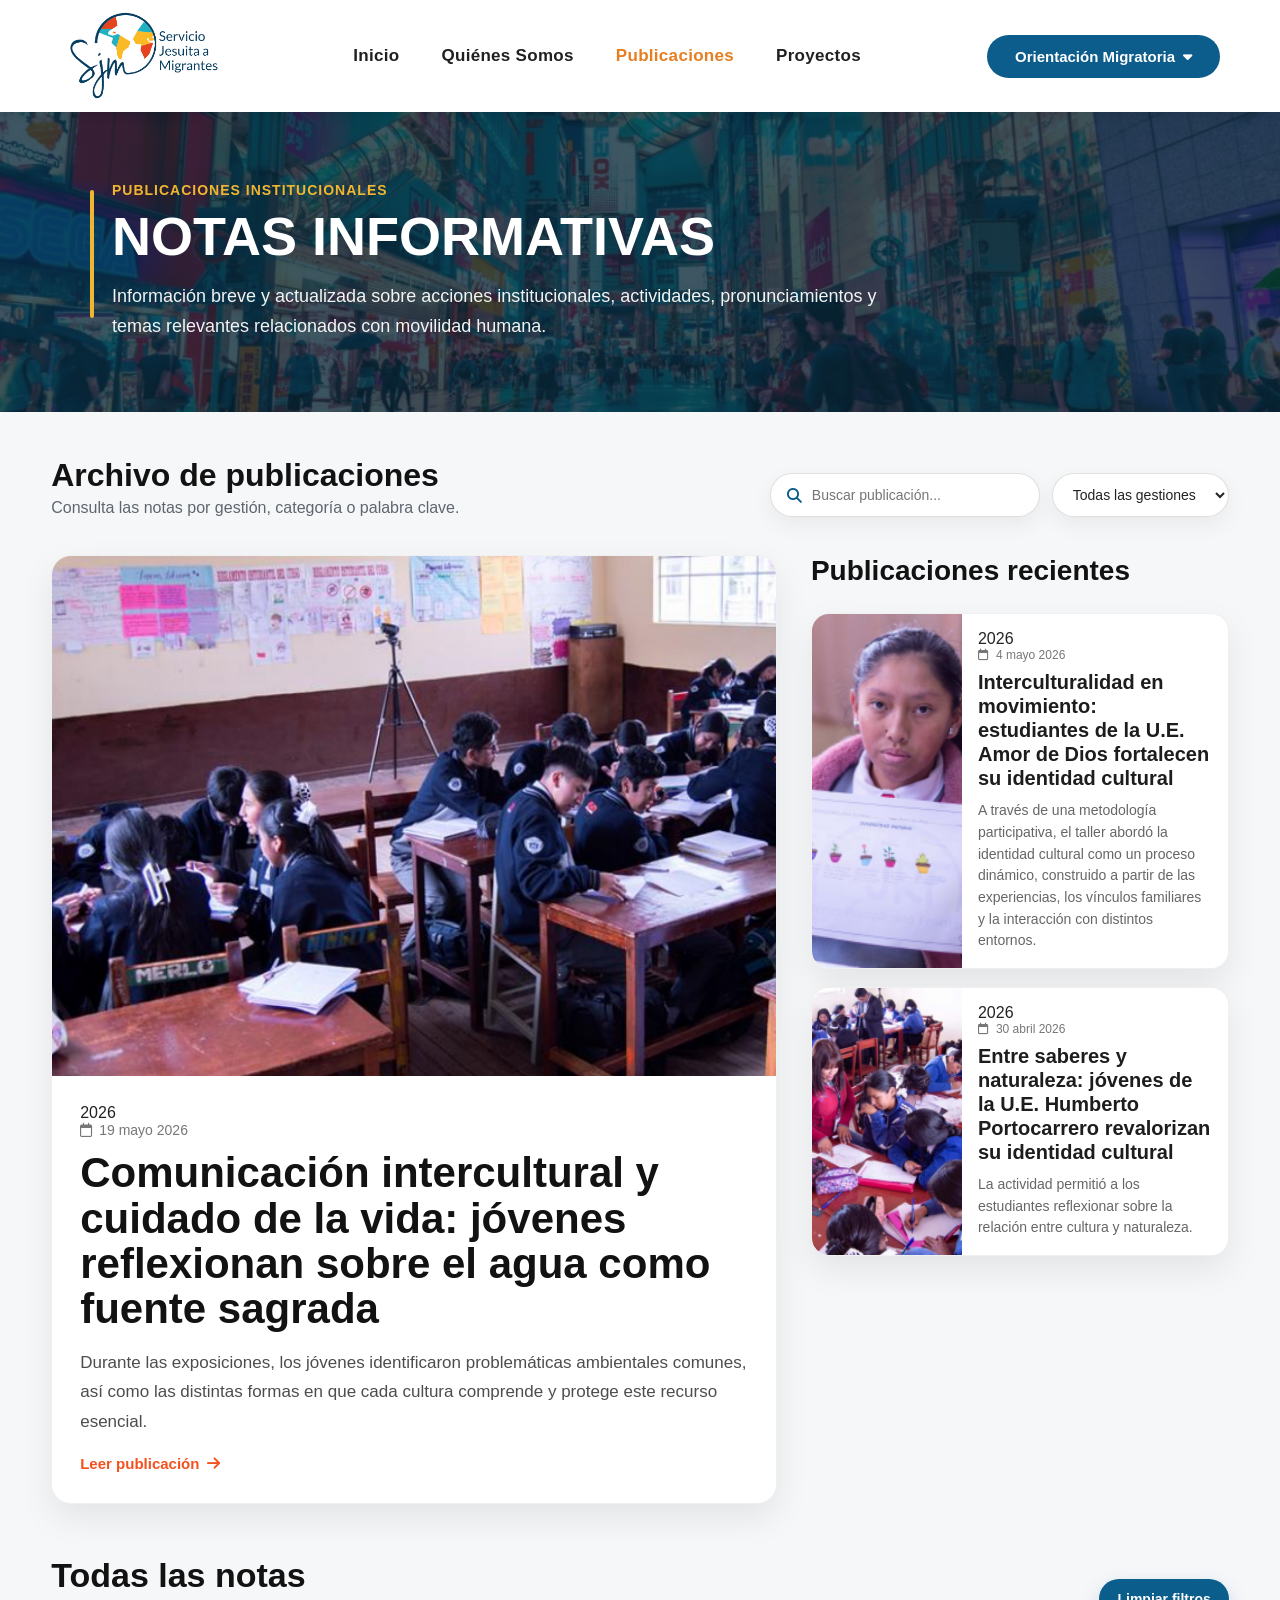
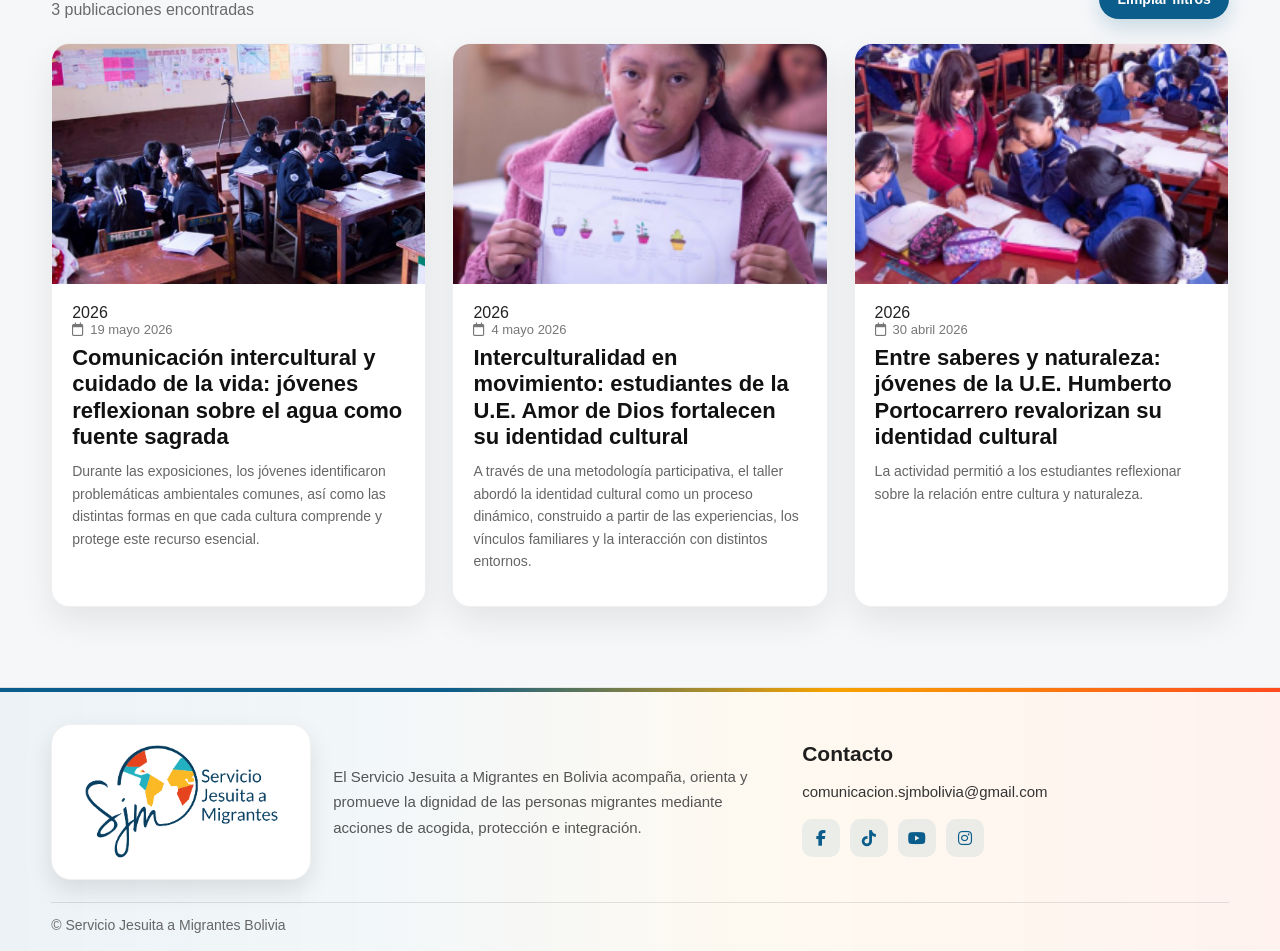
==== commit 4bb1b8af: "Actualización de publicaciones, historias y guía" ====
--- a/articulos.html
+++ b/articulos.html
@@ -38,12 +38,12 @@
       <div class="nav-dropdown has-dropdown">
         <a href="publicaciones.html" class="nav-main-link active">Publicaciones</a>
         <div class="nav-dropdown-menu">
-          <a href="publicaciones.html#sin-fronteras">Sin Fronteras</a>
-          <a href="publicaciones.html#el-canto-del-tordo">El Canto del Tordo</a>
-          <a href="publicaciones.html#notas-informativas">Notas informativas</a>
-          <a href="publicaciones.html#encuentros-jrf">Encuentros JRF</a>
-          <a href="publicaciones.html#historias-de-vida">Historias de vida</a>
-          <a href="publicaciones.html#guia">Guía</a>
+<a href="sinfronteras.html">Sin Fronteras</a>
+<a href="canto.html">El Canto del Tordo</a>
+<a href="articulos.html">Notas informativas</a>
+<a href="encuentrosjrf.html">Encuentros JRF</a>
+<a href="historias.html">Historias de vida</a>
+<a href="guiadoc.html">Guía: Construyendo espacios interculturales</a>
         </div>
       </div>
 
@@ -77,6 +77,53 @@
     </div>
   </header>
 
+<!-- MENÚ MÓVIL REAL -->
+  <div class="mobile-menu-overlay"></div>
+
+  <aside class="mobile-menu" aria-label="Menú móvil">
+    <button class="mobile-menu-close" type="button" aria-label="Cerrar menú">&times;</button>
+
+    <nav class="mobile-nav-links">
+      <a href="index.html">Inicio</a>
+
+      <div class="mobile-nav-group">
+        <a href="quienes-somos.html">Quiénes Somos</a>
+        <div class="mobile-submenu">
+          <a href="quienes-somos.html#donde">Dónde estamos</a>
+          <a href="quienes-somos.html#mision">Misión</a>
+          <a href="quienes-somos.html#vision">Visión</a>
+          <a href="quienes-somos.html#objetivos">Objetivos Estratégicos</a>
+          <a href="quienes-somos.html#valores">Valores</a>
+          <a href="quienes-somos.html#principios">Principios</a>
+        </div>
+      </div>
+
+      <div class="mobile-nav-group">
+        <a href="publicaciones.html">Publicaciones</a>
+        <div class="mobile-submenu">
+<a href="sinfronteras.html">Sin Fronteras</a>
+<a href="canto.html">El Canto del Tordo</a>
+<a href="articulos.html">Notas informativas</a>
+<a href="encuentrosjrf.html">Encuentros JRF</a>
+<a href="historias.html">Historias de vida</a>
+<a href="guiadoc.html">Guía: Construyendo espacios interculturales</a>
+        </div>
+      </div>
+
+      <div class="mobile-nav-group">
+        <a href="proyectos.html">Proyectos</a>
+        <div class="mobile-submenu">
+<a href="proyectos.html#proyecto-migrantes">Proyecto Migrantes</a>
+<a href="proyectos.html#proyecto-emprendimientos">Proyecto Emprendimientos</a>
+<a href="proyectos.html#proyecto-jovenes">Proyecto Jóvenes e Interculturalidad</a>
+        </div>
+      </div>
+
+      <a href="preguntas-frecuentes.html">Preguntas frecuentes</a>
+      <a href="guias.html">Guías</a>
+    </nav>
+  </aside>
+
   <!-- HERO -->
   <section class="categoria-hero canto-hero">
     <div class="categoria-hero-content">
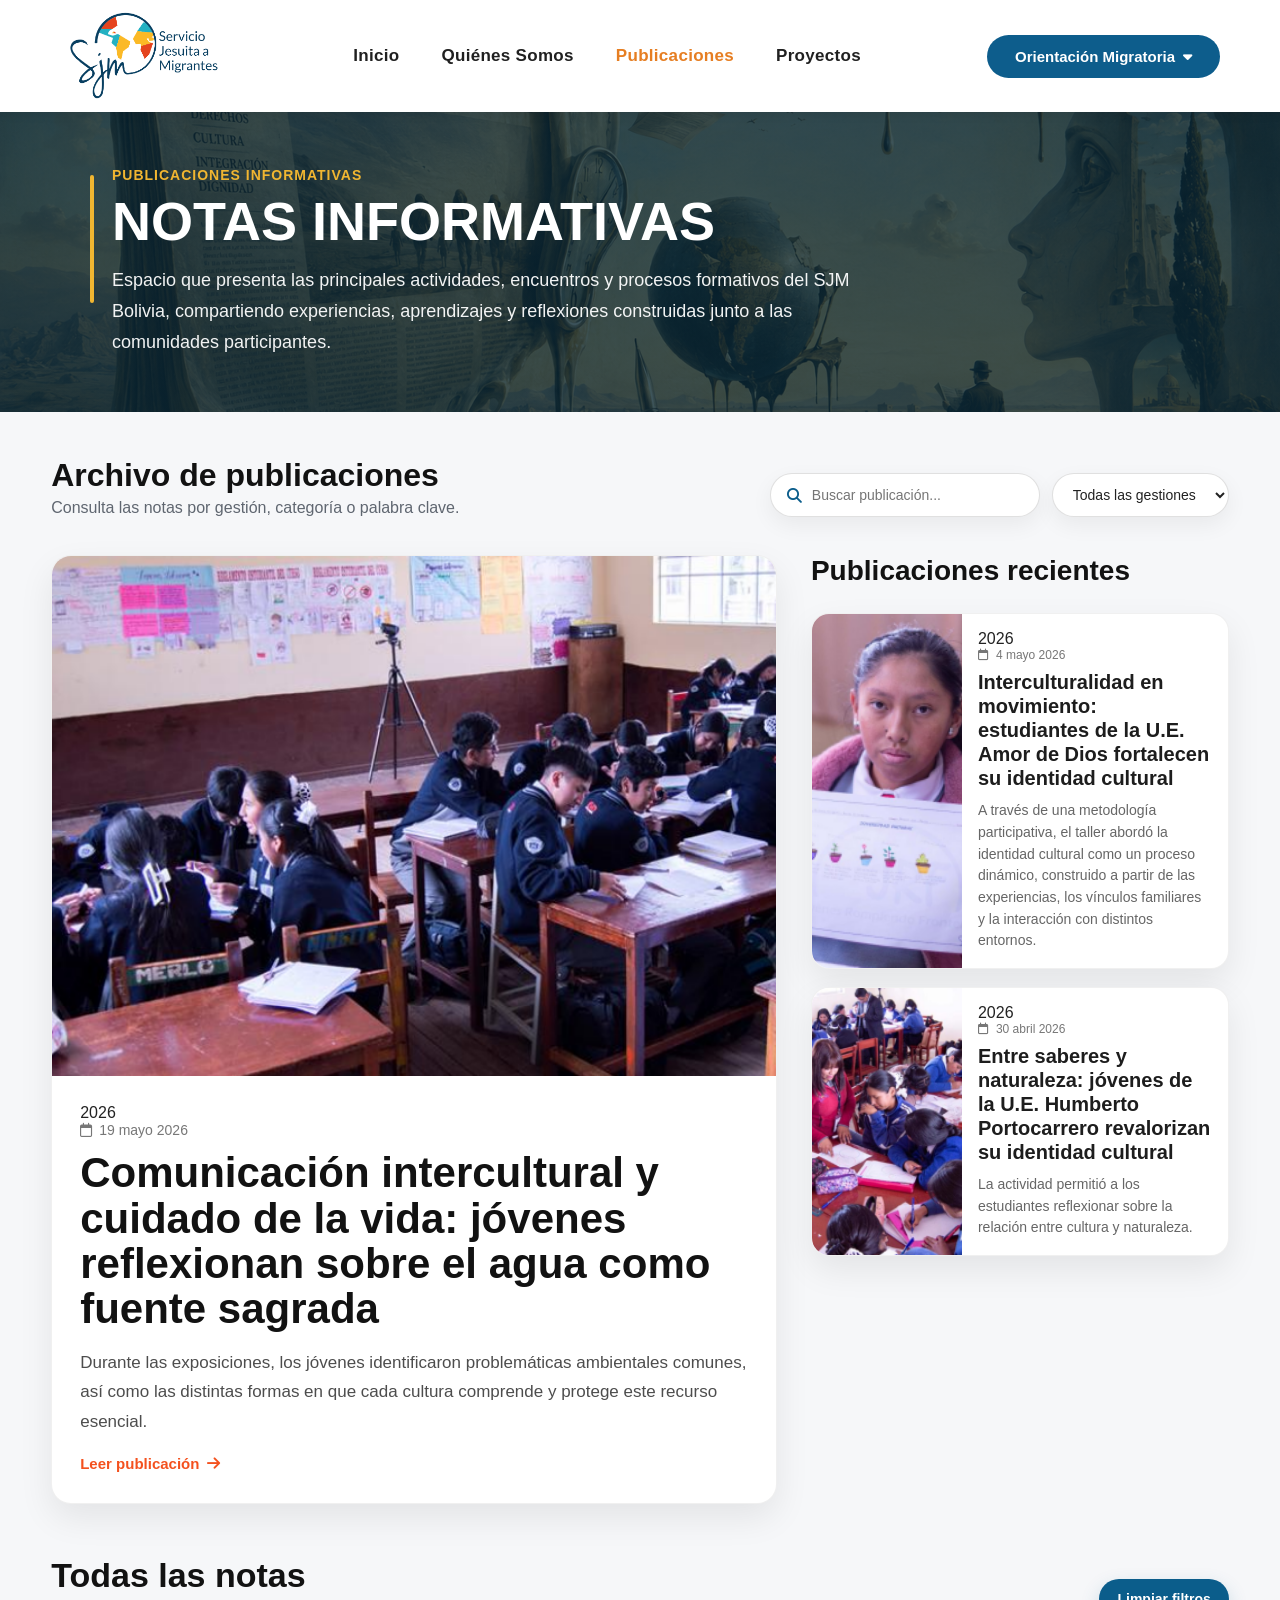
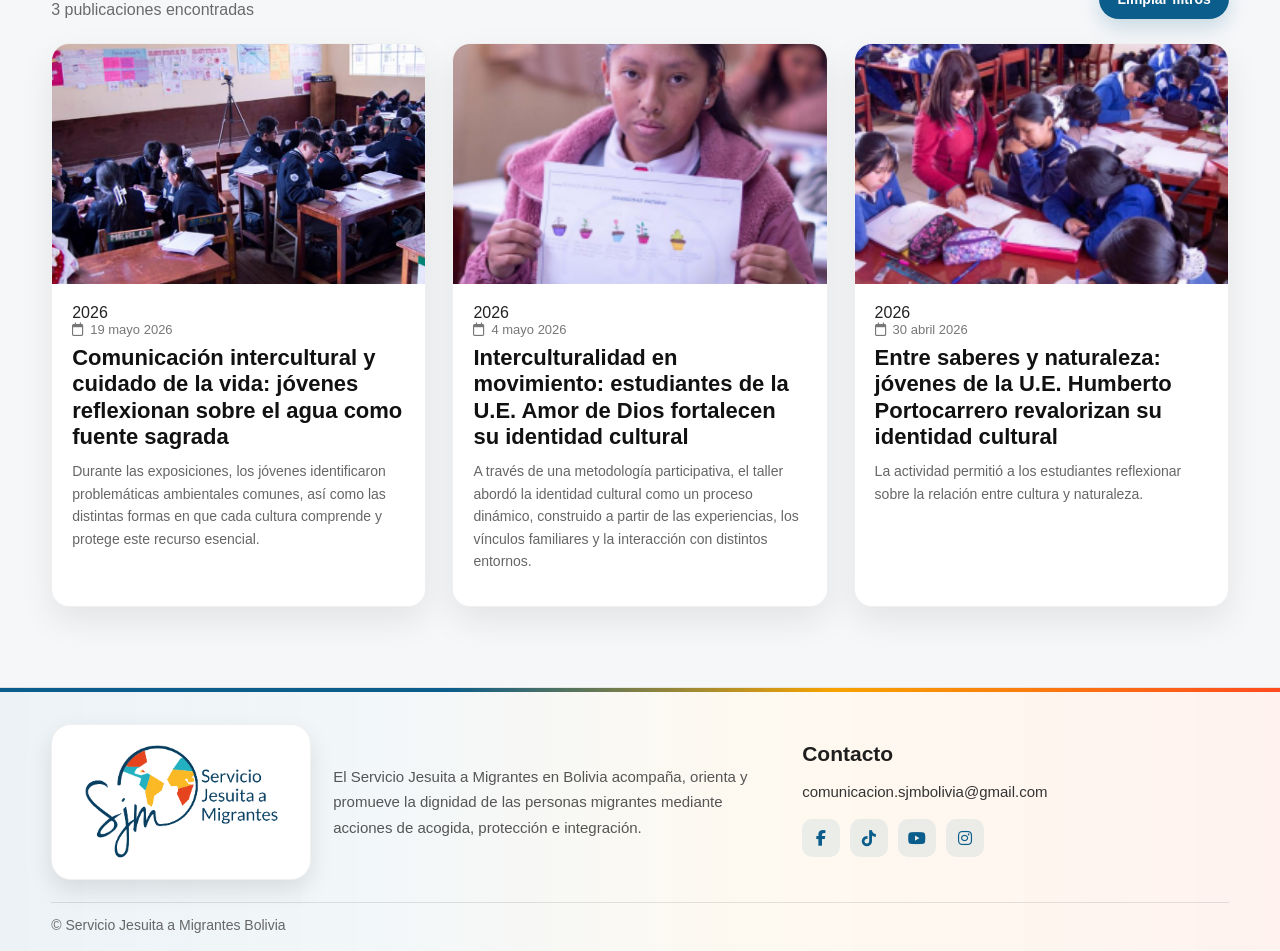
==== commit c0b35c61: "Actualización de publicaciones, historias y guía" ====
--- a/articulos.html
+++ b/articulos.html
@@ -6,7 +6,7 @@
   <title>NOTAS INFORMATIVAS - SJM Bolivia</title>
 
   <link rel="stylesheet" href="publicaciones.css">
-  <link rel="stylesheet" href="encuentrosjrf.css">
+  <link rel="stylesheet" href="articulos.css">
   <link rel="stylesheet" href="https://cdnjs.cloudflare.com/ajax/libs/font-awesome/6.5.2/css/all.min.css">
 </head>
 
@@ -130,10 +130,10 @@
       <div class="hero-line"></div>
 
       <div>
-        <p class="categoria-mini">Publicaciones institucionales</p>
+        <p class="categoria-mini">Publicaciones informativas</p>
         <h1>NOTAS INFORMATIVAS</h1>
         <p class="categoria-desc">
-        Información breve y actualizada sobre acciones institucionales, actividades, pronunciamientos y temas relevantes relacionados con movilidad humana.
+        Espacio que presenta las principales actividades, encuentros y procesos formativos del SJM Bolivia, compartiendo experiencias, aprendizajes y reflexiones construidas junto a las comunidades participantes.
         </p>
       </div>
     </div>
--- a/articulos.css
+++ b/articulos.css
@@ -0,0 +1,1057 @@
+/* ═══════════════════════════════════════════════
+   HERO DE CATEGORÍA
+═══════════════════════════════════════════════ */
+
+.categoria-hero {
+    position: relative;
+    min-height: 300px;
+    background:
+        linear-gradient(rgba(8, 39, 55, 0.76), rgba(8, 39, 55, 0.76)),
+        url('img/notasportada.png') center / cover no-repeat;
+    display: flex;
+    align-items: center;
+    padding: 0 90px;
+}
+
+.canto-hero {
+    background:
+        linear-gradient(rgba(8, 39, 55, 0.78), rgba(8, 39, 55, 0.78)),
+        url('img/notasportada.png') center / cover no-repeat;
+}
+
+.categoria-hero-content {
+    display: flex;
+    align-items: flex-start;
+    gap: 18px;
+    max-width: 980px;
+}
+
+.hero-line {
+    width: 4px;
+    height: 128px;
+    background: #f1b631;
+    border-radius: 999px;
+    flex-shrink: 0;
+    margin-top: 8px;
+}
+
+.categoria-mini {
+    color: #f1b631;
+    font-size: 14px;
+    font-weight: 800;
+    text-transform: uppercase;
+    letter-spacing: 1px;
+    margin-bottom: 10px;
+}
+
+.categoria-hero h1 {
+    color: #fff;
+    font-size: 54px;
+    line-height: 1.05;
+    margin: 0 0 16px;
+    text-transform: uppercase;
+}
+
+.categoria-desc {
+    color: rgba(255, 255, 255, 0.94);
+    font-size: 18px;
+    line-height: 1.7;
+    max-width: 780px;
+    margin: 0;
+}
+
+/* ═══════════════════════════════════════════════
+   FILTROS / TOOLBAR
+═══════════════════════════════════════════════ */
+
+.publicaciones-toolbar {
+    width: min(1400px, 92%);
+    margin: 46px auto 0;
+    display: flex;
+    justify-content: space-between;
+    align-items: flex-end;
+    gap: 24px;
+}
+
+.toolbar-title h2 {
+    font-size: 32px;
+    line-height: 1.1;
+    color: #121212;
+    margin: 0 0 6px;
+}
+
+.toolbar-title p {
+    color: #5f6670;
+    font-size: 16px;
+    margin: 0;
+}
+
+.toolbar-controls {
+    display: flex;
+    align-items: center;
+    justify-content: flex-end;
+    gap: 12px;
+    flex-wrap: wrap;
+}
+
+.search-box {
+    height: 44px;
+    min-width: 270px;
+    background: #fff;
+    border: 1px solid rgba(0, 0, 0, .10);
+    border-radius: 999px;
+    display: flex;
+    align-items: center;
+    gap: 10px;
+    padding: 0 16px;
+    box-shadow: 0 8px 22px rgba(0, 0, 0, .06);
+}
+
+.search-box i {
+    color: #0b5d8b;
+    font-size: 15px;
+}
+
+.search-box input {
+    width: 100%;
+    border: none;
+    outline: none;
+    background: transparent;
+    font-size: 14px;
+    color: #222;
+}
+
+.toolbar-controls select {
+    height: 44px;
+    border: 1px solid rgba(0, 0, 0, .10);
+    background: #fff;
+    border-radius: 999px;
+    padding: 0 36px 0 16px;
+    font-size: 14px;
+    color: #222;
+    cursor: pointer;
+    box-shadow: 0 8px 22px rgba(0, 0, 0, .06);
+}
+
+/* ═══════════════════════════════════════════════
+   LAYOUT PRINCIPAL
+═══════════════════════════════════════════════ */
+
+.periodico-layout {
+    width: min(1400px, 92%);
+    margin: 38px auto 52px;
+    display: grid;
+    grid-template-columns: 1.65fr .95fr;
+    gap: 34px;
+    align-items: start;
+}
+
+.nota-principal,
+.nota-side,
+.archivo-card {
+    background: #fff;
+    overflow: hidden;
+    border: 1px solid rgba(0, 0, 0, 0.06);
+    box-shadow: 0 14px 34px rgba(0, 0, 0, 0.08);
+    transition: transform .28s ease, box-shadow .28s ease, border-color .28s ease;
+    opacity: 1 !important;
+    animation: none !important;
+}
+
+.nota-principal {
+    border-radius: 20px;
+}
+
+.nota-principal:hover,
+.nota-side:hover,
+.archivo-card:hover {
+    transform: translateY(-5px);
+    box-shadow: 0 22px 48px rgba(0, 0, 0, .13);
+    border-color: rgba(11, 93, 139, .18);
+}
+
+.nota-principal a,
+.nota-side a,
+.archivo-card a {
+    text-decoration: none;
+    color: inherit;
+    display: block;
+}
+
+.nota-principal-media,
+.nota-side-img,
+.archivo-img-wrap {
+    position: relative;
+    overflow: hidden;
+    background: #eef3f6;
+}
+
+.nota-principal-img,
+.nota-principal img {
+    width: 100%;
+    height: 520px;
+    object-fit: cover;
+    display: block;
+}
+
+.nota-principal img,
+.nota-side img,
+.archivo-card img {
+    transition: transform .45s ease, filter .45s ease;
+}
+
+.nota-principal:hover img,
+.nota-side:hover img,
+.archivo-card:hover img {
+    transform: scale(1.045);
+    filter: saturate(1.08);
+}
+
+.nota-principal-body {
+    padding: 28px 28px 30px;
+}
+
+.nota-fecha {
+    display: flex;
+    align-items: center;
+    gap: 7px;
+    font-size: 14px;
+    color: #777;
+    margin-bottom: 12px;
+}
+
+.nota-principal h2 {
+    font-size: 42px;
+    line-height: 1.08;
+    color: #121212;
+    margin: 0 0 16px;
+}
+
+.nota-principal p {
+    font-size: 17px;
+    line-height: 1.75;
+    color: #4d4d4d;
+    margin: 0 0 18px;
+}
+
+.nota-link {
+    display: inline-flex;
+    align-items: center;
+    gap: 8px;
+    font-size: 15px;
+    font-weight: 800;
+    color: #f4511e;
+    width: max-content;
+}
+
+/* ═══════════════════════════════════════════════
+   OCULTAR ETIQUETAS
+═══════════════════════════════════════════════ */
+
+.nota-etiqueta,
+.nota-badge,
+.archivo-category {
+    display: none !important;
+}
+
+/* ═══════════════════════════════════════════════
+   NOTAS SECUNDARIAS
+═══════════════════════════════════════════════ */
+
+.notas-secundarias {
+    display: flex;
+    flex-direction: column;
+    gap: 18px;
+}
+
+.side-header h2 {
+    font-size: 28px;
+    color: #121212;
+    margin: 0 0 8px;
+}
+
+#notasSecundarias {
+    display: flex;
+    flex-direction: column;
+    gap: 18px;
+}
+
+.nota-side {
+    border-radius: 18px;
+}
+
+.nota-side a {
+    display: grid;
+    grid-template-columns: 150px 1fr;
+    min-height: 150px;
+}
+
+.nota-side-img {
+    width: 100%;
+    height: 100%;
+}
+
+.nota-side img {
+    width: 100%;
+    height: 100%;
+    min-height: 150px;
+    object-fit: cover;
+    display: block;
+}
+
+.nota-side-content {
+    padding: 16px;
+}
+
+.nota-side .nota-fecha {
+    font-size: 12px;
+    margin-bottom: 8px;
+}
+
+.nota-side h3 {
+    font-size: 20px;
+    line-height: 1.2;
+    color: #1d1d1d;
+    margin: 0 0 10px;
+}
+
+.nota-side p {
+    font-size: 14px;
+    line-height: 1.55;
+    color: #666;
+    margin: 0;
+}
+
+.mini-link {
+    display: inline-flex;
+    align-items: center;
+    gap: 6px;
+    margin-top: 10px;
+    color: #f4511e;
+    font-size: 13px;
+    font-weight: 800;
+}
+
+/* ═══════════════════════════════════════════════
+   ARCHIVO DE NOTAS
+═══════════════════════════════════════════════ */
+
+.archivo-notas {
+    width: min(1400px, 92%);
+    margin: 0 auto 80px;
+}
+
+.archivo-header {
+    margin-bottom: 24px;
+    display: flex;
+    align-items: flex-end;
+    justify-content: space-between;
+    gap: 18px;
+}
+
+.archivo-header h2 {
+    font-size: 34px;
+    color: #121212;
+    margin: 0 0 6px;
+}
+
+.archivo-header p {
+    color: #6a6a6a;
+    font-size: 16px;
+    margin: 0;
+}
+
+.reset-filters {
+    border: none;
+    background: #0b5d8b;
+    color: #fff;
+    border-radius: 999px;
+    padding: 12px 18px;
+    font-size: 14px;
+    font-weight: 800;
+    cursor: pointer;
+    box-shadow: 0 8px 20px rgba(11, 93, 139, .20);
+}
+
+.reset-filters:hover {
+    background: #084968;
+}
+
+.archivo-grid {
+    display: grid;
+    grid-template-columns: repeat(3, minmax(0, 1fr));
+    gap: 26px;
+}
+
+.archivo-card {
+    border-radius: 18px;
+    display: flex;
+    flex-direction: column;
+    height: 100%;
+}
+
+.archivo-card img {
+    width: 100%;
+    height: 240px;
+    object-fit: cover;
+    display: block;
+}
+
+.archivo-card-body {
+    padding: 20px;
+    flex: 1;
+}
+
+.archivo-card .nota-fecha {
+    font-size: 13px;
+    margin-bottom: 8px;
+}
+
+.archivo-card h3 {
+    font-size: 22px;
+    line-height: 1.2;
+    margin: 0 0 10px;
+    color: #111;
+}
+
+.archivo-card p {
+    font-size: 14px;
+    color: #666;
+    line-height: 1.6;
+    margin: 0 0 14px;
+}
+
+.archivo-card .nota-link {
+    font-size: 14px;
+}
+
+/* ═══════════════════════════════════════════════
+   EMPTY STATE
+═══════════════════════════════════════════════ */
+
+.empty-state {
+    display: none;
+    text-align: center;
+    padding: 48px 20px;
+    background: #fff;
+    border-radius: 22px;
+    box-shadow: 0 12px 30px rgba(0, 0, 0, .06);
+    margin-top: 24px;
+}
+
+.empty-state.active {
+    display: block;
+}
+
+.empty-state i {
+    font-size: 38px;
+    color: #0b5d8b;
+    margin-bottom: 12px;
+}
+
+.empty-state h3 {
+    font-size: 24px;
+    margin: 0 0 8px;
+    color: #111;
+}
+
+.empty-state p {
+    color: #666;
+    margin: 0;
+}
+
+/* ═══════════════════════════════════════════════
+   VISOR PDF
+═══════════════════════════════════════════════ */
+
+.pdf-viewer-modal {
+    position: fixed;
+    inset: 0;
+    background: #1f2226;
+    z-index: 99999;
+    display: flex;
+    flex-direction: column;
+    opacity: 0;
+    visibility: hidden;
+    pointer-events: none;
+    transform: scale(.985);
+    transition: opacity .22s ease, visibility .22s ease, transform .22s ease;
+}
+
+.pdf-viewer-modal.active {
+    opacity: 1;
+    visibility: visible;
+    pointer-events: auto;
+    transform: scale(1);
+}
+
+.pdf-viewer-header {
+    width: 100%;
+    height: 62px;
+    padding: 0 20px;
+    background: #0b5d8b;
+    border-bottom: 1px solid rgba(255, 255, 255, .12);
+    display: flex;
+    align-items: center;
+    justify-content: space-between;
+    gap: 16px;
+    flex-shrink: 0;
+    box-shadow: 0 4px 14px rgba(0, 0, 0, .28);
+}
+
+.pdf-viewer-header h3 {
+    color: #fff;
+    font-size: 14px;
+    font-weight: 700;
+    line-height: 1.3;
+    margin: 0;
+    flex: 1;
+    min-width: 0;
+    overflow: hidden;
+    text-overflow: ellipsis;
+    white-space: nowrap;
+}
+
+.pdf-viewer-actions {
+    display: flex;
+    align-items: center;
+    gap: 10px;
+    flex-shrink: 0;
+}
+
+.pdf-viewer-actions a {
+    height: 36px;
+    padding: 0 16px;
+    background: #fff;
+    color: #0b5d8b;
+    border-radius: 20px;
+    font-size: 13px;
+    font-weight: 800;
+    display: inline-flex;
+    align-items: center;
+    gap: 6px;
+    text-decoration: none;
+    white-space: nowrap;
+    box-shadow: 0 3px 8px rgba(0, 0, 0, .22);
+    transition: background .22s ease, color .22s ease, transform .22s ease;
+    letter-spacing: .3px;
+}
+
+.pdf-viewer-actions a:hover {
+    background: #f1b631;
+    color: #082737;
+    transform: translateY(-1px);
+}
+
+.pdf-viewer-actions button {
+    width: 36px !important;
+    height: 36px !important;
+    min-width: 36px !important;
+    max-width: 36px !important;
+    padding: 0;
+    border: none;
+    border-radius: 50% !important;
+    background: #f4511e;
+    color: #fff;
+    font-size: 18px;
+    line-height: 1;
+    cursor: pointer;
+    box-shadow: 0 3px 8px rgba(0, 0, 0, .28);
+    transition: background .22s ease, transform .22s ease;
+    display: flex;
+    align-items: center;
+    justify-content: center;
+    flex-shrink: 0;
+}
+
+.pdf-viewer-actions button:hover {
+    background: #d93f12;
+    transform: rotate(90deg) scale(1.05);
+}
+
+.pdf-viewer-modal iframe {
+    width: 100%;
+    flex: 1;
+    border: none;
+    background: #1f2226;
+    display: block;
+}
+
+body.pdf-open {
+    overflow: hidden;
+}
+
+/* ═══════════════════════════════════════════════
+   RESPONSIVE
+═══════════════════════════════════════════════ */
+
+@media (max-width: 1200px) {
+    .categoria-hero {
+        padding: 0 40px;
+        min-height: 260px;
+    }
+
+    .categoria-hero h1 {
+        font-size: 44px;
+    }
+
+    .publicaciones-toolbar {
+        flex-direction: column;
+        align-items: flex-start;
+    }
+
+    .toolbar-controls {
+        width: 100%;
+        justify-content: flex-start;
+    }
+
+    .periodico-layout {
+        grid-template-columns: 1fr;
+        gap: 28px;
+    }
+
+    .nota-principal-img,
+    .nota-principal img {
+        height: 420px;
+    }
+
+    #notasSecundarias {
+        display: grid;
+        grid-template-columns: repeat(2, minmax(0, 1fr));
+    }
+
+    .archivo-grid {
+        grid-template-columns: repeat(2, minmax(0, 1fr));
+    }
+}
+
+@media (max-width: 900px) {
+    .categoria-hero {
+        min-height: 245px;
+        padding: 0 30px;
+    }
+
+    .categoria-hero h1 {
+        font-size: 40px;
+    }
+
+    .categoria-desc {
+        font-size: 16px;
+        max-width: 640px;
+    }
+
+    .periodico-layout,
+    .publicaciones-toolbar,
+    .archivo-notas {
+        width: 100%;
+        padding-left: 18px;
+        padding-right: 18px;
+    }
+
+    .periodico-layout {
+        margin-top: 32px;
+    }
+
+    .nota-principal-img,
+    .nota-principal img {
+        height: 350px;
+    }
+
+    .nota-principal h2 {
+        font-size: 34px;
+    }
+
+    #notasSecundarias {
+        grid-template-columns: 1fr;
+    }
+
+    .nota-side a {
+        grid-template-columns: 160px 1fr;
+    }
+}
+
+@media (max-width: 768px) {
+    .categoria-hero {
+        min-height: 220px;
+        padding: 0 20px;
+    }
+
+    .categoria-hero-content {
+        gap: 14px;
+    }
+
+    .hero-line {
+        height: 112px;
+    }
+
+    .categoria-mini {
+        font-size: 12px;
+        margin-bottom: 8px;
+    }
+
+    .categoria-hero h1 {
+        font-size: 33px;
+        line-height: 1.05;
+    }
+
+    .categoria-desc {
+        font-size: 15px;
+        line-height: 1.55;
+    }
+
+    .publicaciones-toolbar {
+        margin-top: 30px;
+    }
+
+    .toolbar-title h2 {
+        font-size: 27px;
+    }
+
+    .toolbar-controls,
+    .search-box,
+    .toolbar-controls select {
+        width: 100%;
+    }
+
+    .periodico-layout {
+        margin: 26px auto 34px;
+        gap: 22px;
+    }
+
+    .nota-principal-img,
+    .nota-principal img {
+        height: 285px;
+    }
+
+    .nota-principal-body {
+        padding: 20px;
+    }
+
+    .nota-principal h2 {
+        font-size: 29px;
+        line-height: 1.13;
+    }
+
+    .nota-principal p {
+        font-size: 15px;
+        line-height: 1.65;
+    }
+
+    .nota-side a {
+        grid-template-columns: 118px 1fr;
+        min-height: 128px;
+    }
+
+    .nota-side img {
+        min-height: 128px;
+    }
+
+    .nota-side-content {
+        padding: 14px;
+    }
+
+    .nota-side h3 {
+        font-size: 17px;
+    }
+
+    .nota-side p {
+        display: none;
+    }
+
+    .archivo-header {
+        flex-direction: column;
+        align-items: flex-start;
+    }
+
+    .archivo-grid {
+        grid-template-columns: 1fr;
+        gap: 18px;
+    }
+
+    .archivo-card img {
+        height: 210px;
+    }
+
+    .archivo-card h3 {
+        font-size: 20px;
+    }
+
+    .pdf-viewer-header {
+        height: 56px;
+        padding: 0 14px;
+        gap: 10px;
+    }
+
+    .pdf-viewer-header h3 {
+        font-size: 13px;
+    }
+
+    .pdf-viewer-actions a {
+        width: 36px;
+        height: 36px;
+        min-width: 36px;
+        padding: 0;
+        border-radius: 50%;
+        gap: 0;
+        font-size: 0;
+    }
+
+    .pdf-viewer-actions a i {
+        font-size: 15px;
+        line-height: 1;
+    }
+
+    .pdf-viewer-modal iframe {
+        height: calc(100dvh - 56px);
+    }
+}
+
+@media (max-width: 520px) {
+    .categoria-hero {
+        min-height: 205px;
+        padding: 0 16px;
+    }
+
+    .hero-line {
+        height: 104px;
+    }
+
+    .categoria-hero h1 {
+        font-size: 28px;
+    }
+
+    .categoria-desc {
+        font-size: 14px;
+    }
+
+    .periodico-layout,
+    .publicaciones-toolbar,
+    .archivo-notas {
+        padding-left: 12px;
+        padding-right: 12px;
+    }
+
+    .nota-principal-img,
+    .nota-principal img {
+        height: 230px;
+    }
+
+    .nota-principal-body {
+        padding: 17px;
+    }
+
+    .nota-principal h2 {
+        font-size: 25px;
+    }
+
+    .nota-side a {
+        grid-template-columns: 96px 1fr;
+        min-height: 112px;
+    }
+
+    .nota-side img {
+        min-height: 112px;
+    }
+
+    .nota-side-content {
+        padding: 12px;
+    }
+
+    .nota-side h3 {
+        font-size: 15.5px;
+    }
+
+    .nota-fecha {
+        font-size: 12px;
+    }
+
+    .archivo-header h2 {
+        font-size: 27px;
+    }
+
+    .archivo-card img {
+        height: 185px;
+    }
+
+    .pdf-viewer-header {
+        height: 54px;
+        padding: 0 12px;
+        gap: 8px;
+    }
+
+    .pdf-viewer-header h3 {
+        font-size: 12.5px;
+    }
+
+    .pdf-viewer-actions a,
+    .pdf-viewer-actions button {
+        width: 34px !important;
+        height: 34px !important;
+        min-width: 34px !important;
+        max-width: 34px !important;
+    }
+
+    .pdf-viewer-actions a i {
+        font-size: 14px;
+    }
+
+    .pdf-viewer-actions button {
+        font-size: 16px;
+    }
+
+    .pdf-viewer-modal iframe {
+        height: calc(100dvh - 54px);
+    }
+}
+
+@media (max-width: 390px) {
+    .pdf-viewer-header {
+        height: 52px;
+        padding: 0 10px;
+        gap: 6px;
+    }
+
+    .pdf-viewer-header h3 {
+        font-size: 11.5px;
+    }
+
+    .pdf-viewer-actions {
+        gap: 6px;
+    }
+
+    .pdf-viewer-actions a,
+    .pdf-viewer-actions button {
+        width: 32px !important;
+        height: 32px !important;
+        min-width: 32px !important;
+        max-width: 32px !important;
+    }
+
+    .pdf-viewer-actions a i {
+        font-size: 13px;
+    }
+
+    .pdf-viewer-actions button {
+        font-size: 15px;
+    }
+
+    .pdf-viewer-modal iframe {
+        height: calc(100dvh - 52px);
+    }
+}
+
+/* FIX FORZADO CANTO.HTML */
+
+.publicaciones-toolbar {
+  width: min(1400px, 92%) !important;
+  margin: 46px auto 0 !important;
+  display: flex !important;
+  justify-content: space-between !important;
+  align-items: flex-end !important;
+  gap: 24px !important;
+}
+
+.toolbar-title h2 {
+  font-size: 32px !important;
+  margin: 0 0 6px !important;
+}
+
+.toolbar-title p {
+  color: #5f6670 !important;
+  margin: 0 !important;
+}
+
+.toolbar-controls {
+  display: flex !important;
+  align-items: center !important;
+  gap: 12px !important;
+  flex-wrap: wrap !important;
+}
+
+.search-box {
+  height: 44px !important;
+  min-width: 270px !important;
+  background: #fff !important;
+  border-radius: 999px !important;
+  border: 1px solid rgba(0,0,0,.12) !important;
+  display: flex !important;
+  align-items: center !important;
+  gap: 10px !important;
+  padding: 0 16px !important;
+  box-shadow: 0 8px 22px rgba(0,0,0,.06) !important;
+}
+
+.search-box input {
+  border: none !important;
+  outline: none !important;
+  background: transparent !important;
+  width: 100% !important;
+  font-size: 14px !important;
+}
+
+.toolbar-controls select {
+  height: 44px !important;
+  border-radius: 999px !important;
+  border: 1px solid rgba(0,0,0,.12) !important;
+  padding: 0 16px !important;
+  background: #fff !important;
+  box-shadow: 0 8px 22px rgba(0,0,0,.06) !important;
+}
+
+.periodico-layout {
+  width: min(1400px, 92%) !important;
+  margin: 38px auto 52px !important;
+  display: grid !important;
+  grid-template-columns: 1.65fr .95fr !important;
+  gap: 34px !important;
+  align-items: start !important;
+}
+
+.archivo-notas {
+  width: min(1400px, 92%) !important;
+  margin: 0 auto 80px !important;
+}
+
+.archivo-header {
+  display: flex !important;
+  justify-content: space-between !important;
+  align-items: flex-end !important;
+  margin-bottom: 24px !important;
+}
+
+.archivo-grid {
+  display: grid !important;
+  grid-template-columns: repeat(3, 1fr) !important;
+  gap: 26px !important;
+}
+
+.empty-state {
+  display: none !important;
+}
+
+.empty-state.active {
+  display: block !important;
+}
+
+@media (max-width: 900px) {
+  .publicaciones-toolbar,
+  .periodico-layout,
+  .archivo-notas {
+    width: 100% !important;
+    padding-left: 18px !important;
+    padding-right: 18px !important;
+  }
+
+  .publicaciones-toolbar {
+    flex-direction: column !important;
+    align-items: flex-start !important;
+  }
+
+  .periodico-layout {
+    grid-template-columns: 1fr !important;
+  }
+
+  .archivo-grid {
+    grid-template-columns: 1fr !important;
+  }
+}
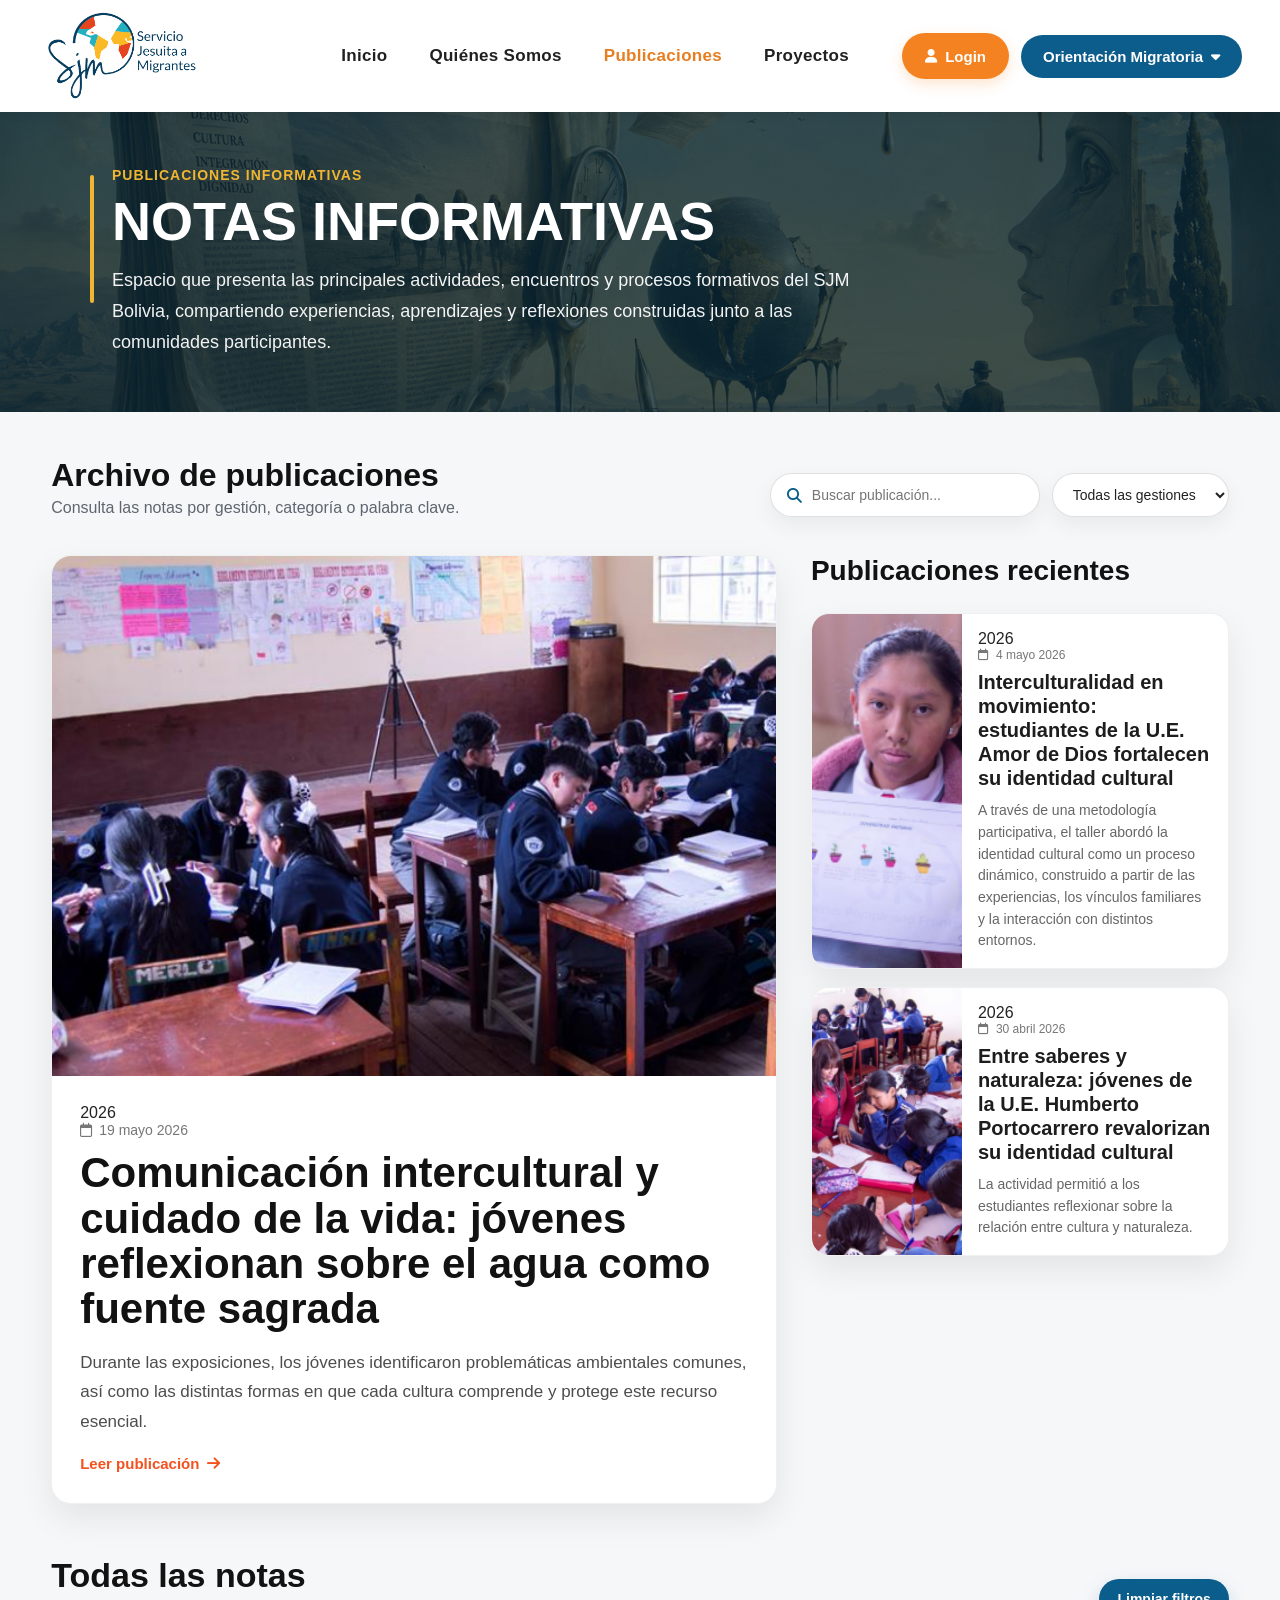
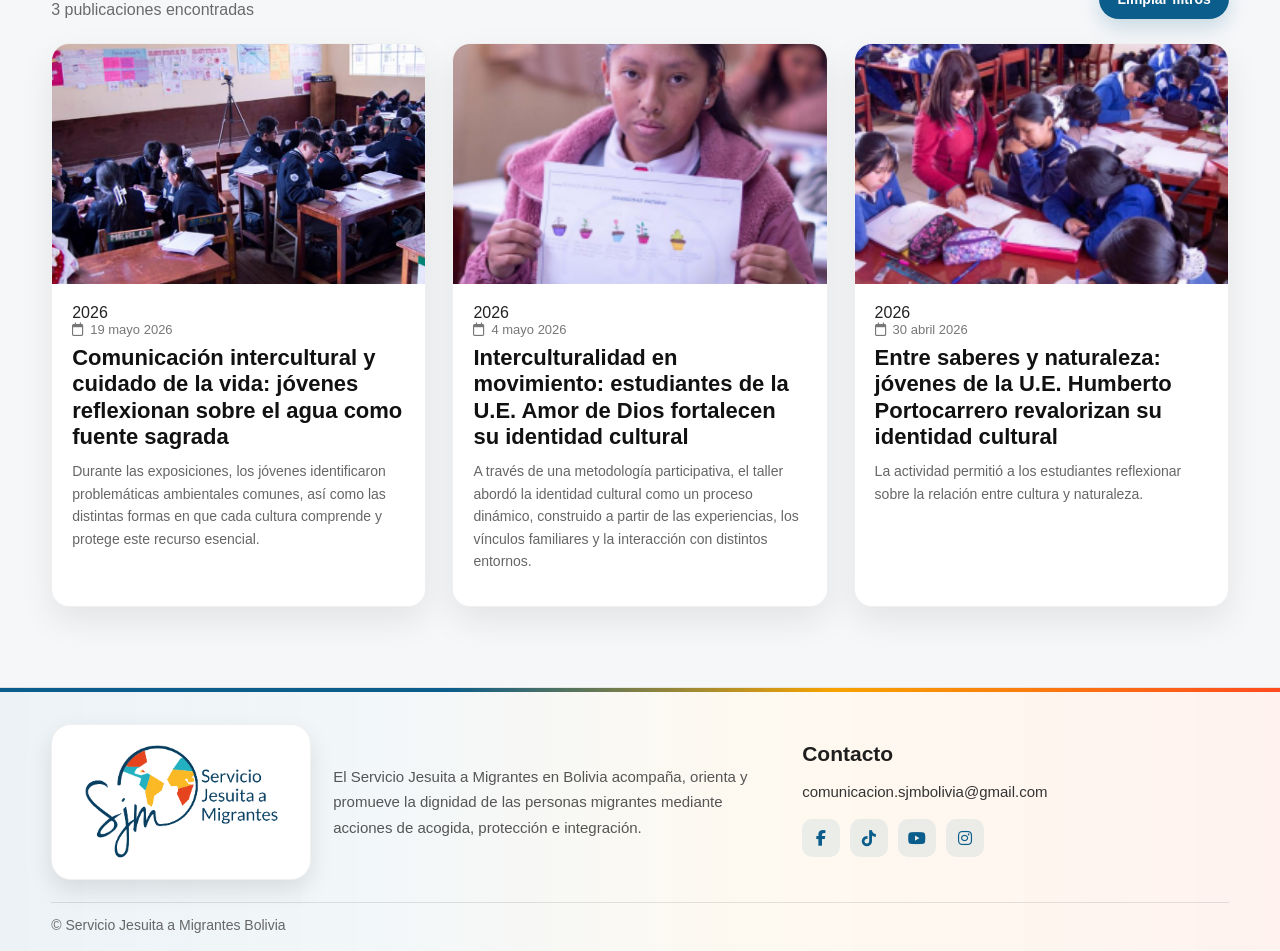
==== commit 28b38fd3: "Actualización de publicaciones, historias y guía" ====
--- a/articulos.html
+++ b/articulos.html
@@ -58,23 +58,52 @@
     </nav>
 
     <div class="nav-pills">
-      <div class="pill-dropdown has-dropdown">
+
+    <!-- LOGIN A LA IZQUIERDA -->
+    <a href="https://resemifo.sjmbolivia.org/login"
+       class="navbar-login-btn">
+        <i class="fa-solid fa-user"></i>
+        <span>Login</span>
+    </a>
+
+    <!-- ORIENTACIÓN MIGRATORIA A LA DERECHA -->
+    <div class="pill-dropdown has-dropdown">
+
         <button class="pill-btn pill-blue dropdown-toggle" type="button">
-          Orientación Migratoria <i class="fa-solid fa-caret-down"></i>
+            Orientación Migratoria
+            <i class="fa-solid fa-caret-down"></i>
         </button>
 
         <div class="pill-dropdown-menu">
-          <a href="preguntas-frecuentes.html">Preguntas frecuentes</a>
-          <a href="guias.html">Guías</a>
-        </div>
-      </div>
-
-      <button class="menu-toggle" type="button" aria-label="Abrir menú">
+
+            <a href="preguntas-frecuentes.html">
+                Preguntas frecuentes
+            </a>
+
+            <a href="guias.html">
+                Guías
+            </a>
+
+        </div>
+
+    </div>
+
+</div>
+
+
+<div class="nav-actions">
+
+    <button class="menu-toggle"
+            type="button"
+            aria-label="Abrir menú">
+
         <span></span>
         <span></span>
         <span></span>
-      </button>
-    </div>
+
+    </button>
+
+</div>
   </header>
 
 <!-- MENÚ MÓVIL REAL -->
--- a/publicaciones.css
+++ b/publicaciones.css
@@ -1335,4 +1335,397 @@
     .social-btn i{
         font-size:18px;
     }
+}
+
+/* =====================================================
+   NAVBAR CON LOGIN
+===================================================== */
+
+.navbar {
+    display: grid;
+    grid-template-columns: 250px minmax(420px, 1fr) auto;
+    align-items: center;
+
+    width: 100%;
+    height: var(--nav-height);
+
+    padding: 0 38px;
+    column-gap: 18px;
+
+    background: #ffffff;
+    box-shadow: 0 2px 10px rgba(0, 0, 0, 0.08);
+
+    position: fixed;
+    top: 0;
+    left: 0;
+    z-index: 1000;
+
+    box-sizing: border-box;
+}
+
+
+/* El menú central permanece centrado */
+
+.nav-menu {
+    display: flex;
+    align-items: center;
+    justify-content: center;
+
+    gap: 42px;
+
+    width: max-content;
+    max-width: 100%;
+
+    margin: 0 auto;
+
+    transform: none;
+}
+
+
+/* =====================================================
+   ZONA LOGIN + ORIENTACIÓN MIGRATORIA
+===================================================== */
+
+.nav-pills {
+    display: flex;
+    align-items: center;
+    justify-content: flex-end;
+
+    gap: 12px;
+
+    margin: 0;
+
+    flex-shrink: 0;
+}
+
+
+/* La hamburguesa no debe ocupar espacio en escritorio */
+
+.nav-actions {
+    display: none;
+}
+
+
+/* =====================================================
+   BOTÓN LOGIN
+===================================================== */
+
+.navbar-login-btn {
+    display: inline-flex;
+    align-items: center;
+    justify-content: center;
+
+    gap: 8px;
+
+    min-height: 46px;
+    padding: 0 23px;
+
+    background: #f58220;
+    color: #ffffff;
+
+    border: none;
+    border-radius: 30px;
+
+    text-decoration: none;
+
+    font-size: 15px;
+    font-weight: 700;
+
+    white-space: nowrap;
+    flex-shrink: 0;
+
+    box-shadow: 0 5px 14px rgba(245, 130, 32, 0.22);
+
+    transition:
+        background 0.25s ease,
+        transform 0.25s ease,
+        box-shadow 0.25s ease;
+}
+
+
+.navbar-login-btn i {
+    font-size: 14px;
+}
+
+
+.navbar-login-btn:hover {
+    background: #dc6d10;
+    color: #ffffff;
+
+    transform: translateY(-2px);
+
+    box-shadow: 0 8px 18px rgba(245, 130, 32, 0.32);
+}
+
+
+/* Botón azul ligeramente más compacto */
+
+.nav-pills .pill-btn {
+    padding-left: 22px;
+    padding-right: 22px;
+}
+
+
+/* =====================================================
+   TABLET
+===================================================== */
+
+@media (max-width: 1200px) {
+
+    .navbar {
+        grid-template-columns: 210px minmax(350px, 1fr) auto;
+
+        padding: 0 24px;
+        column-gap: 12px;
+    }
+
+
+    .nav-menu {
+        gap: 25px;
+    }
+
+
+    .nav-main-link {
+        font-size: 15px;
+    }
+
+
+    .navbar-login-btn {
+        min-height: 42px;
+
+        padding: 0 17px;
+
+        font-size: 14px;
+    }
+
+
+    .nav-pills {
+        gap: 8px;
+    }
+
+
+    .nav-pills .pill-btn {
+        padding-left: 17px;
+        padding-right: 17px;
+
+        font-size: 14px;
+    }
+
+}
+
+
+/* =====================================================
+   TELÉFONO
+===================================================== */
+
+@media (max-width: 768px) {
+
+    .navbar {
+        display: flex !important;
+        align-items: center !important;
+        justify-content: flex-start !important;
+
+        width: 100% !important;
+
+        padding: 0 14px !important;
+
+        gap: 7px !important;
+
+        box-sizing: border-box !important;
+    }
+
+
+    /* Logo a la izquierda */
+
+    .logo {
+        margin-right: auto;
+
+        flex-shrink: 0;
+    }
+
+
+    /* Ocultar navegación de escritorio */
+
+    .nav-menu {
+        display: none !important;
+    }
+
+
+    /* Zona derecha */
+
+    .nav-pills {
+        display: flex !important;
+        align-items: center !important;
+        justify-content: flex-end !important;
+
+        margin: 0 !important;
+
+        gap: 0 !important;
+
+        flex-shrink: 0;
+    }
+
+
+    /* Ocultar Orientación Migratoria en móvil */
+
+    .nav-pills .pill-dropdown {
+        display: none !important;
+    }
+
+
+    /* Login visible */
+
+    .navbar-login-btn {
+        display: inline-flex !important;
+        align-items: center;
+        justify-content: center;
+
+        min-height: 38px;
+
+        padding: 0 15px;
+
+        border-radius: 22px;
+
+        font-size: 13px;
+
+        gap: 6px;
+
+        box-shadow: none;
+
+        flex-shrink: 0;
+    }
+
+
+    .navbar-login-btn i {
+        font-size: 12px;
+    }
+
+
+    /* Hamburguesa al lado del login */
+
+    .nav-actions {
+        display: flex !important;
+        align-items: center !important;
+        justify-content: center !important;
+
+        margin: 0 !important;
+        padding: 0 !important;
+
+        flex-shrink: 0;
+    }
+
+
+    .menu-toggle {
+        display: flex !important;
+
+        width: 40px;
+        height: 40px;
+
+        padding: 0 !important;
+        margin: 0 !important;
+
+        align-items: center;
+        justify-content: center;
+
+        flex-direction: column;
+
+        gap: 5px;
+
+        flex-shrink: 0;
+    }
+
+
+    .menu-toggle span {
+        display: block;
+
+        width: 24px;
+        height: 2px;
+
+        margin: 0;
+
+        background: #333333;
+
+        border-radius: 2px;
+    }
+
+}
+
+
+/* =====================================================
+   TELÉFONOS PEQUEÑOS
+===================================================== */
+
+@media (max-width: 480px) {
+
+    .navbar {
+        padding: 0 10px !important;
+
+        gap: 3px !important;
+    }
+
+
+    .navbar-login-btn {
+        min-height: 35px;
+
+        padding: 0 12px;
+
+        font-size: 12px;
+
+        gap: 5px;
+    }
+
+
+    .navbar-login-btn i {
+        font-size: 11px;
+    }
+
+
+    .menu-toggle {
+        width: 37px;
+        height: 37px;
+    }
+
+
+    .menu-toggle span {
+        width: 22px;
+    }
+
+}
+
+
+/* =====================================================
+   TELÉFONOS MUY ESTRECHOS
+===================================================== */
+
+@media (max-width: 370px) {
+
+    .navbar {
+        padding: 0 8px !important;
+    }
+
+
+    .navbar-login-btn {
+        min-height: 34px;
+
+        padding: 0 10px;
+
+        font-size: 11px;
+    }
+
+
+    .navbar-login-btn i {
+        display: none;
+    }
+
+
+    .menu-toggle {
+        width: 34px;
+        height: 34px;
+    }
+
+
+    .menu-toggle span {
+        width: 20px;
+    }
+
 }
--- a/articulos.css
+++ b/articulos.css
@@ -1054,4 +1054,397 @@
   .archivo-grid {
     grid-template-columns: 1fr !important;
   }
+}
+
+/* =====================================================
+   NAVBAR CON LOGIN
+===================================================== */
+
+.navbar {
+    display: grid;
+    grid-template-columns: 250px minmax(420px, 1fr) auto;
+    align-items: center;
+
+    width: 100%;
+    height: var(--nav-height);
+
+    padding: 0 38px;
+    column-gap: 18px;
+
+    background: #ffffff;
+    box-shadow: 0 2px 10px rgba(0, 0, 0, 0.08);
+
+    position: fixed;
+    top: 0;
+    left: 0;
+    z-index: 1000;
+
+    box-sizing: border-box;
+}
+
+
+/* El menú central permanece centrado */
+
+.nav-menu {
+    display: flex;
+    align-items: center;
+    justify-content: center;
+
+    gap: 42px;
+
+    width: max-content;
+    max-width: 100%;
+
+    margin: 0 auto;
+
+    transform: none;
+}
+
+
+/* =====================================================
+   ZONA LOGIN + ORIENTACIÓN MIGRATORIA
+===================================================== */
+
+.nav-pills {
+    display: flex;
+    align-items: center;
+    justify-content: flex-end;
+
+    gap: 12px;
+
+    margin: 0;
+
+    flex-shrink: 0;
+}
+
+
+/* La hamburguesa no debe ocupar espacio en escritorio */
+
+.nav-actions {
+    display: none;
+}
+
+
+/* =====================================================
+   BOTÓN LOGIN
+===================================================== */
+
+.navbar-login-btn {
+    display: inline-flex;
+    align-items: center;
+    justify-content: center;
+
+    gap: 8px;
+
+    min-height: 46px;
+    padding: 0 23px;
+
+    background: #f58220;
+    color: #ffffff;
+
+    border: none;
+    border-radius: 30px;
+
+    text-decoration: none;
+
+    font-size: 15px;
+    font-weight: 700;
+
+    white-space: nowrap;
+    flex-shrink: 0;
+
+    box-shadow: 0 5px 14px rgba(245, 130, 32, 0.22);
+
+    transition:
+        background 0.25s ease,
+        transform 0.25s ease,
+        box-shadow 0.25s ease;
+}
+
+
+.navbar-login-btn i {
+    font-size: 14px;
+}
+
+
+.navbar-login-btn:hover {
+    background: #dc6d10;
+    color: #ffffff;
+
+    transform: translateY(-2px);
+
+    box-shadow: 0 8px 18px rgba(245, 130, 32, 0.32);
+}
+
+
+/* Botón azul ligeramente más compacto */
+
+.nav-pills .pill-btn {
+    padding-left: 22px;
+    padding-right: 22px;
+}
+
+
+/* =====================================================
+   TABLET
+===================================================== */
+
+@media (max-width: 1200px) {
+
+    .navbar {
+        grid-template-columns: 210px minmax(350px, 1fr) auto;
+
+        padding: 0 24px;
+        column-gap: 12px;
+    }
+
+
+    .nav-menu {
+        gap: 25px;
+    }
+
+
+    .nav-main-link {
+        font-size: 15px;
+    }
+
+
+    .navbar-login-btn {
+        min-height: 42px;
+
+        padding: 0 17px;
+
+        font-size: 14px;
+    }
+
+
+    .nav-pills {
+        gap: 8px;
+    }
+
+
+    .nav-pills .pill-btn {
+        padding-left: 17px;
+        padding-right: 17px;
+
+        font-size: 14px;
+    }
+
+}
+
+
+/* =====================================================
+   TELÉFONO
+===================================================== */
+
+@media (max-width: 768px) {
+
+    .navbar {
+        display: flex !important;
+        align-items: center !important;
+        justify-content: flex-start !important;
+
+        width: 100% !important;
+
+        padding: 0 14px !important;
+
+        gap: 7px !important;
+
+        box-sizing: border-box !important;
+    }
+
+
+    /* Logo a la izquierda */
+
+    .logo {
+        margin-right: auto;
+
+        flex-shrink: 0;
+    }
+
+
+    /* Ocultar navegación de escritorio */
+
+    .nav-menu {
+        display: none !important;
+    }
+
+
+    /* Zona derecha */
+
+    .nav-pills {
+        display: flex !important;
+        align-items: center !important;
+        justify-content: flex-end !important;
+
+        margin: 0 !important;
+
+        gap: 0 !important;
+
+        flex-shrink: 0;
+    }
+
+
+    /* Ocultar Orientación Migratoria en móvil */
+
+    .nav-pills .pill-dropdown {
+        display: none !important;
+    }
+
+
+    /* Login visible */
+
+    .navbar-login-btn {
+        display: inline-flex !important;
+        align-items: center;
+        justify-content: center;
+
+        min-height: 38px;
+
+        padding: 0 15px;
+
+        border-radius: 22px;
+
+        font-size: 13px;
+
+        gap: 6px;
+
+        box-shadow: none;
+
+        flex-shrink: 0;
+    }
+
+
+    .navbar-login-btn i {
+        font-size: 12px;
+    }
+
+
+    /* Hamburguesa al lado del login */
+
+    .nav-actions {
+        display: flex !important;
+        align-items: center !important;
+        justify-content: center !important;
+
+        margin: 0 !important;
+        padding: 0 !important;
+
+        flex-shrink: 0;
+    }
+
+
+    .menu-toggle {
+        display: flex !important;
+
+        width: 40px;
+        height: 40px;
+
+        padding: 0 !important;
+        margin: 0 !important;
+
+        align-items: center;
+        justify-content: center;
+
+        flex-direction: column;
+
+        gap: 5px;
+
+        flex-shrink: 0;
+    }
+
+
+    .menu-toggle span {
+        display: block;
+
+        width: 24px;
+        height: 2px;
+
+        margin: 0;
+
+        background: #333333;
+
+        border-radius: 2px;
+    }
+
+}
+
+
+/* =====================================================
+   TELÉFONOS PEQUEÑOS
+===================================================== */
+
+@media (max-width: 480px) {
+
+    .navbar {
+        padding: 0 10px !important;
+
+        gap: 3px !important;
+    }
+
+
+    .navbar-login-btn {
+        min-height: 35px;
+
+        padding: 0 12px;
+
+        font-size: 12px;
+
+        gap: 5px;
+    }
+
+
+    .navbar-login-btn i {
+        font-size: 11px;
+    }
+
+
+    .menu-toggle {
+        width: 37px;
+        height: 37px;
+    }
+
+
+    .menu-toggle span {
+        width: 22px;
+    }
+
+}
+
+
+/* =====================================================
+   TELÉFONOS MUY ESTRECHOS
+===================================================== */
+
+@media (max-width: 370px) {
+
+    .navbar {
+        padding: 0 8px !important;
+    }
+
+
+    .navbar-login-btn {
+        min-height: 34px;
+
+        padding: 0 10px;
+
+        font-size: 11px;
+    }
+
+
+    .navbar-login-btn i {
+        display: none;
+    }
+
+
+    .menu-toggle {
+        width: 34px;
+        height: 34px;
+    }
+
+
+    .menu-toggle span {
+        width: 20px;
+    }
+
 }
